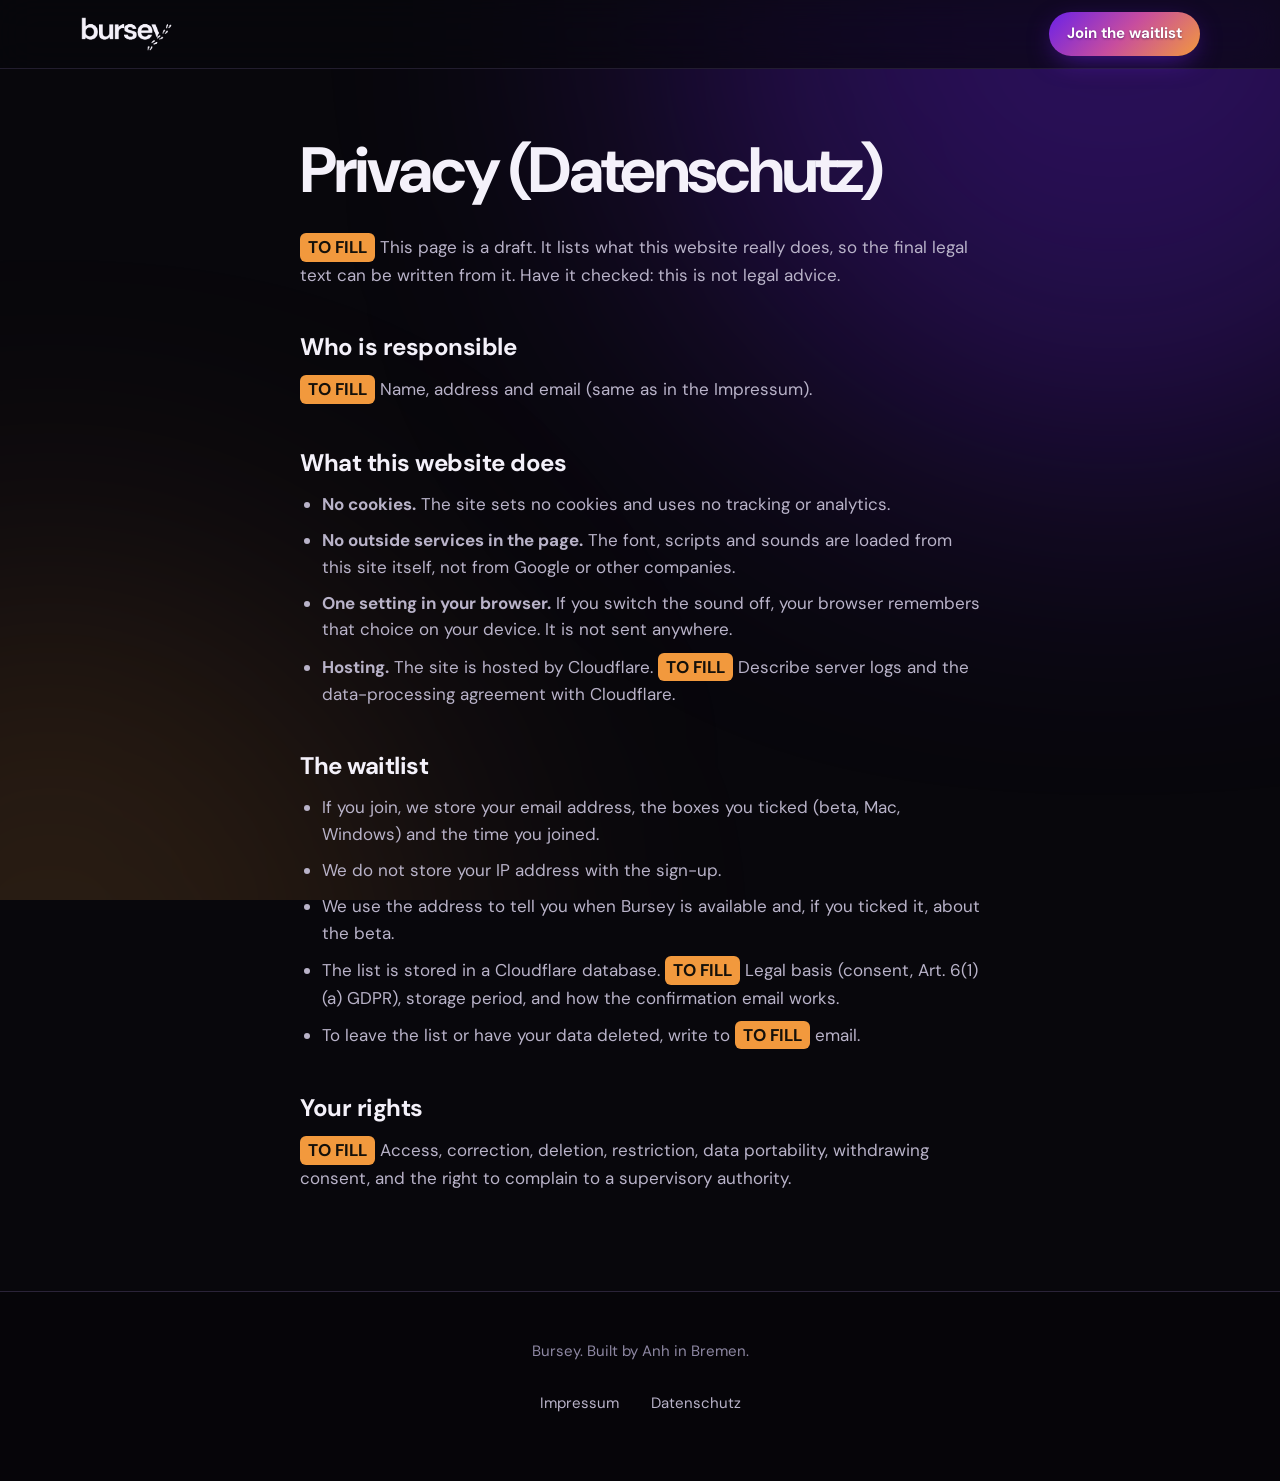
==== datenschutz.html @ 395e910e "Update site Co-Authored-By: Claude Opus 5.5 <noreply@anthropic.com>" ====
<!doctype html>
<html lang="en">
<head>
<meta charset="utf-8">
<meta name="viewport" content="width=device-width, initial-scale=1">
<title>Privacy · Bursey</title>
<meta name="robots" content="noindex">
<meta name="theme-color" content="#08070C">
<link rel="stylesheet" href="css/style.css">
</head>
<body>
<a class="skip" href="#main">Skip to content</a>
<div class="ambient" aria-hidden="true"><i class="ambient__violet"></i><i class="ambient__orange"></i></div>
<header class="nav is-stuck">
  <div class="wrap nav__in">
    <a class="wordmark" href="index.html" aria-label="Bursey, home"></a>
    <a class="btn btn--brand btn--sm" href="index.html#waitlist">Join the waitlist</a>
  </div>
</header>
<main id="main" class="legal">
  <div class="wrap">
    <h1>Privacy (Datenschutz)</h1>
    <p><span class="todo">TO FILL</span> This page is a draft. It lists what this website really does, so the final legal text can be written from it. Have it checked: this is not legal advice.</p>
    <h2>Who is responsible</h2>
    <p><span class="todo">TO FILL</span> Name, address and email (same as in the Impressum).</p>
    <h2>What this website does</h2>
    <ul>
      <li><b>No cookies.</b> The site sets no cookies and uses no tracking or analytics.</li>
      <li><b>No outside services in the page.</b> The font, scripts and sounds are loaded from this site itself, not from Google or other companies.</li>
      <li><b>One setting in your browser.</b> If you switch the sound off, your browser remembers that choice on your device. It is not sent anywhere.</li>
      <li><b>Hosting.</b> The site is hosted by Cloudflare. <span class="todo">TO FILL</span> Describe server logs and the data-processing agreement with Cloudflare.</li>
    </ul>
    <h2>The waitlist</h2>
    <ul>
      <li>If you join, we store your email address, the boxes you ticked (beta, Mac, Windows) and the time you joined.</li>
      <li>We do not store your IP address with the sign-up.</li>
      <li>We use the address to tell you when Bursey is available and, if you ticked it, about the beta.</li>
      <li>The list is stored in a Cloudflare database. <span class="todo">TO FILL</span> Legal basis (consent, Art. 6(1)(a) GDPR), storage period, and how the confirmation email works.</li>
      <li>To leave the list or have your data deleted, write to <span class="todo">TO FILL</span> email.</li>
    </ul>
    <h2>Your rights</h2>
    <p><span class="todo">TO FILL</span> Access, correction, deletion, restriction, data portability, withdrawing consent, and the right to complain to a supervisory authority.</p>
  </div>
</main>
<footer class="foot">
  <div class="wrap foot__in">
    <p>Bursey. Built by Anh in Bremen.</p>
    <nav aria-label="Legal"><a href="impressum.html">Impressum</a><a href="datenschutz.html">Datenschutz</a></nav>
  </div>
</footer>
</body>
</html>
---- css/style.css ----
/* Bursey — bursey.app. Colors and type come from the app (Theme.swift). */
@font-face {
  font-family: "DM Sans";
  src: url("../fonts/DMSans.ttf") format("truetype");
  font-weight: 100 1000;
  font-display: swap;
}

:root {
  --night: #08070C;
  --deep: #060509;
  --card: rgba(20, 17, 28, .85);
  --border: #2A2338;
  --ink: #F4F1FA;
  --ink-2: #B9B3C9;      /* secondary text, 9:1 on night */
  --slate: #8E88A3;      /* quiet text, 5.6:1 on night */
  --violet: #6B21E8;     /* never as text */
  --violet-l: #8B5CF6;
  --magenta: #D45DB0;
  --orange: #F2993D;
  --gold: #F5A524;
  --rose: #EE6A7C;
  --brand: linear-gradient(135deg, #6B21E8 0%, #C74D9E 50%, #F2993D 100%);
  --r: 18px;
  --gut: clamp(16px, 4vw, 40px);
  --spring: cubic-bezier(.2, .9, .25, 1.15);
  --out: cubic-bezier(.16, 1, .3, 1);
  --z-ambient: 0; --z-main: 1; --z-nav: 40; --z-confetti: 60;
}

* { box-sizing: border-box; }
html { background: var(--night); -webkit-text-size-adjust: 100%; }
body {
  margin: 0; color: var(--ink); background: var(--night);
  font: 400 17px/1.55 "DM Sans", system-ui, -apple-system, sans-serif;
  -webkit-font-smoothing: antialiased; overflow-x: clip;
}
h1, h2, h3, p, ol, ul, dl, dd, figure, fieldset { margin: 0; padding: 0; }
ol, ul { list-style: none; }
fieldset { border: 0; min-width: 0; }
button, input { font: inherit; color: inherit; }
button { cursor: pointer; touch-action: manipulation; }
a { color: inherit; }
:focus-visible { outline: 3px solid var(--violet-l); outline-offset: 3px; border-radius: 8px; }
.sr { position: absolute; width: 1px; height: 1px; overflow: hidden; clip-path: inset(50%); white-space: nowrap; }
.skip { position: fixed; left: 12px; top: -60px; z-index: 100; background: var(--ink); color: var(--night); padding: 10px 16px; border-radius: 10px; font-weight: 700; }
.skip:focus { top: 12px; }
.hp { position: absolute; left: -9999px; width: 1px; height: 1px; opacity: 0; }

.wrap { width: min(1200px, 100%); margin-inline: auto; padding-inline: var(--gut); }
main { position: relative; z-index: var(--z-main); }
.center { text-align: center; }

/* ---------- Ambient lights (same as the app: violet top-right, orange bottom-left, 14s drift) */
.ambient { position: fixed; inset: 0; z-index: var(--z-ambient); overflow: hidden; pointer-events: none; }
.ambient i { position: absolute; border-radius: 50%; filter: blur(140px); will-change: transform; }
.ambient__violet { width: 70vmax; height: 70vmax; right: -22vmax; top: -34vmax; background: rgba(107, 33, 232, .34); animation: driftA 14s ease-in-out infinite alternate; }
.ambient__orange { width: 60vmax; height: 60vmax; left: -26vmax; bottom: -34vmax; background: rgba(242, 153, 61, .15); animation: driftB 14s ease-in-out infinite alternate; }
@keyframes driftA { to { transform: translate(-8vmax, 9vmax); } }
@keyframes driftB { to { transform: translate(8vmax, -9vmax); } }

#confetti { position: fixed; inset: 0; width: 100%; height: 100%; z-index: var(--z-confetti); pointer-events: none; }

/* ---------- Type */
.grad { background: var(--brand); -webkit-background-clip: text; background-clip: text; color: transparent; }
.dim { color: var(--slate); }
.eyebrow, .lbl { font-size: 12px; font-weight: 600; letter-spacing: .18em; text-transform: uppercase; color: var(--slate); }
h1, .h1 { font-size: clamp(46px, 7.4vw, 104px); line-height: .96; letter-spacing: -.045em; font-weight: 700; text-wrap: balance; }
.h2 { font-size: clamp(36px, 5.2vw, 72px); line-height: 1; letter-spacing: -.04em; font-weight: 700; text-wrap: balance; }
h3 { font-size: 22px; letter-spacing: -.02em; font-weight: 700; }
.lede { font-size: clamp(18px, 1.7vw, 22px); line-height: 1.45; color: var(--ink-2); max-width: 34em; }
.lede.center { margin-inline: auto; }
.body { font-size: 18px; color: var(--ink-2); max-width: 32em; }
.fine { font-size: 14px; color: var(--slate); }
.link { color: var(--violet-l); text-underline-offset: 3px; }
.link:hover { color: var(--ink); }
.tag { font-size: 11px; font-weight: 600; letter-spacing: .12em; text-transform: uppercase; color: var(--slate); border: 1px solid var(--border); border-radius: 99px; padding: 4px 10px; white-space: nowrap; }

.card { background: var(--card); border: 1px solid var(--border); border-radius: var(--r); }
.sec { padding-block: clamp(88px, 13vw, 180px); }
.sec .h2 { margin-bottom: clamp(36px, 5vw, 64px); }

/* ---------- Buttons */
.btn {
  display: inline-flex; align-items: center; justify-content: center; gap: 8px;
  min-height: 52px; padding: 0 24px; border: 0; border-radius: 99px;
  font-weight: 700; font-size: 16px; text-decoration: none; white-space: nowrap;
  transition: transform .35s var(--spring), box-shadow .35s var(--out), filter .2s;
}
.btn--brand { background: var(--brand); color: #fff; text-shadow: 0 1px 2px rgba(40, 10, 80, .55); box-shadow: 0 8px 28px -8px rgba(107, 33, 232, .7); }
.btn--brand:hover { transform: translateY(-2px) scale(1.015); box-shadow: 0 14px 36px -8px rgba(199, 77, 158, .75); }
.btn:active { transform: scale(.97); transition-duration: .08s; }
.btn[disabled] { opacity: .5; cursor: progress; transform: none; }
.btn--sm { min-height: 44px; padding: 0 18px; font-size: 15px; }
.btn--lg { min-height: 60px; font-size: 18px; width: 100%; }
.iconbtn { width: 44px; height: 44px; display: grid; place-items: center; background: transparent; border: 1px solid transparent; border-radius: 50%; color: var(--ink-2); transition: background .2s, color .2s; }
.iconbtn:hover { background: rgba(255, 255, 255, .06); color: var(--ink); }
.iconbtn .slash { display: none; }
.iconbtn[aria-pressed="false"] .waves { display: none; }
.iconbtn[aria-pressed="false"] .slash { display: block; }

/* ---------- Brand marks (black artwork used as a mask) */
.wordmark { display: block; width: 92px; aspect-ratio: 2752 / 1024; background: var(--ink); -webkit-mask: url("../img/wordmark.png") center / contain no-repeat; mask: url("../img/wordmark.png") center / contain no-repeat; }
.ringmark { display: inline-block; width: 26px; aspect-ratio: 1003 / 943; background: var(--brand); -webkit-mask: url("../img/ring.png") center / contain no-repeat; mask: url("../img/ring.png") center / contain no-repeat; flex: none; }
.ringmark--lg { width: 72px; }

/* ---------- Nav */
.nav { position: fixed; inset: 0 0 auto 0; z-index: var(--z-nav); transition: background .4s, border-color .4s, backdrop-filter .4s; border-bottom: 1px solid transparent; }
.nav.is-stuck { background: rgba(8, 7, 12, .72); -webkit-backdrop-filter: blur(18px) saturate(1.4); backdrop-filter: blur(18px) saturate(1.4); border-color: rgba(42, 35, 56, .8); }
.nav__in { display: flex; align-items: center; justify-content: space-between; height: 68px; }
.nav__right { display: flex; align-items: center; gap: 8px; }

/* ---------- Hero */
.hero { padding: 120px 0 80px; min-height: 100svh; display: grid; align-items: center; }
.hero__grid { display: grid; gap: 56px; grid-template-columns: 1fr; }
.hero__copy > * + * { margin-top: 24px; }
.hero__copy .fine { margin-top: 14px; }

.join--inline { display: flex; flex-wrap: wrap; gap: 10px; max-width: 520px; }
.join--inline input[type="email"] { flex: 1 1 220px; }
.join input[type="email"] {
  min-height: 52px; padding: 0 20px; border-radius: 99px; width: 100%;
  background: rgba(255, 255, 255, .05); border: 1px solid var(--border); color: var(--ink); font-size: 16px;
  transition: border-color .2s, background .2s;
}
.join input[type="email"]::placeholder { color: var(--slate); }
.join input[type="email"]:focus { outline: none; border-color: var(--violet-l); background: rgba(139, 92, 246, .08); }
.join input[aria-invalid="true"] { border-color: var(--rose); }
.join__msg { flex-basis: 100%; font-size: 15px; min-height: 0; }
.join__msg:empty { display: none; }
.join__msg.is-ok { color: var(--gold); font-weight: 600; }
.join__msg.is-err { color: var(--rose); }

.stage { position: relative; display: grid; justify-items: center; gap: 28px; }
.stage__hint { display: inline-flex; align-items: center; gap: 10px; font-size: 14px; font-weight: 600; color: var(--ink-2); padding: 8px 16px; border: 1px solid var(--border); border-radius: 99px; background: rgba(20, 17, 28, .7); }
.stage__hint .dot { width: 8px; height: 8px; border-radius: 50%; background: var(--gold); animation: pulse 1.8s ease-in-out infinite; }
.stage__hint .keys { display: none; }
@keyframes pulse { 50% { box-shadow: 0 0 0 8px rgba(245, 165, 36, 0); } 0%, 100% { box-shadow: 0 0 0 0 rgba(245, 165, 36, .5); } }
.stage__card { width: min(240px, 64vw); }
.stage__card figcaption { margin-top: 14px; text-align: center; font-size: 14px; color: var(--slate); }

/* ---------- iPhone */
.phone {
  position: relative; width: min(320px, 100%); border-radius: 52px; padding: 11px;
  background: linear-gradient(160deg, #2b2637, #100e17 40%, #1d1927);
  box-shadow: 0 0 0 1px #3a334b, 0 40px 90px -30px rgba(107, 33, 232, .65), 0 30px 60px -30px #000;
}
.phone__island { position: absolute; top: 22px; left: 50%; width: 92px; height: 27px; margin-left: -46px; border-radius: 20px; background: #000; z-index: 2; }
.phone__screen { border-radius: 42px; background: radial-gradient(120% 60% at 90% 0%, rgba(107, 33, 232, .34), transparent 60%), radial-gradient(90% 50% at 0% 100%, rgba(242, 153, 61, .14), transparent 60%), var(--night); padding: 58px 14px 18px; display: grid; gap: 12px; overflow: hidden; }
.p-date { font-size: 13px; color: var(--slate); padding-left: 4px; }
.p-hero { display: flex; justify-content: space-between; align-items: center; gap: 8px; padding: 16px; border-radius: var(--r); border: 1px solid rgba(139, 92, 246, .45); background: linear-gradient(120deg, rgba(242, 153, 61, .1), rgba(20, 17, 28, .6) 40%, rgba(107, 33, 232, .3)); }
.p-day { font-size: 34px; font-weight: 700; letter-spacing: -.04em; line-height: 1; }
.p-hero .lbl { font-size: 9px; margin-top: 6px; }
.p-streak { display: flex; align-items: center; gap: 5px; margin-top: 12px; font-size: 13px; font-weight: 700; }
.ring { position: relative; width: 92px; height: 92px; flex: none; }
.ring svg { width: 100%; height: 100%; display: block; }
#ringArc { transition: stroke-dashoffset .7s var(--out); }
.ring__num { position: absolute; inset: 0; display: grid; place-content: center; text-align: center; }
.ring__num b { font-size: 26px; line-height: 1; font-variant-numeric: tabular-nums; }
.ring__num span { font-size: 7px; font-weight: 700; letter-spacing: .14em; text-transform: uppercase; color: var(--ink-2); margin-top: 4px; }
.p-tiles { display: grid; grid-template-columns: 1fr 1fr; gap: 6px; }
.tile { --c: var(--violet-l); display: flex; align-items: baseline; gap: 8px; padding: 9px 12px; border-radius: 12px; border: 1px solid color-mix(in srgb, var(--c) 35%, var(--border)); background: linear-gradient(140deg, color-mix(in srgb, var(--c) 14%, transparent), rgba(20, 17, 28, .7)); min-width: 0; }
.tile b { display: block; font-size: 22px; min-width: 1ch; line-height: 1; color: var(--c); font-variant-numeric: tabular-nums; }
.tile span { font-size: 9px; font-weight: 700; letter-spacing: .1em; text-transform: uppercase; color: var(--ink-2); }
.tile--magenta { --c: var(--magenta); } .tile--gold { --c: var(--gold); } .tile--rose { --c: var(--rose); }
.p-btns { display: grid; grid-template-columns: repeat(3, 1fr); gap: 8px; }
.try { display: grid; justify-items: center; gap: 6px; min-height: 84px; padding: 14px 4px; border-radius: 16px; border: 1px solid var(--border); background: rgba(28, 25, 38, .9); font-weight: 700; font-size: 13px; line-height: 1.1; transition: transform .3s var(--spring), box-shadow .3s, border-color .2s; }
.try--no { border-color: rgba(238, 106, 124, .4); background: linear-gradient(160deg, rgba(238, 106, 124, .16), rgba(28, 25, 38, .9)); }
.try--win { border: 0; background: var(--brand); color: #fff; text-shadow: 0 1px 2px rgba(40, 10, 80, .55); box-shadow: 0 10px 26px -8px rgba(199, 77, 158, .8); }
.try:hover { transform: translateY(-2px); border-color: var(--violet-l); }
.try:active, .try.is-press { transform: scale(.94); transition-duration: .08s; }
.p-undo { justify-self: center; min-height: 46px; padding: 0 16px; background: none; border: 0; color: var(--ink-2); font-size: 13px; font-weight: 600; border-radius: 99px; }
.p-undo:disabled { opacity: .35; cursor: default; }
.p-undo:not(:disabled):hover { color: var(--ink); background: rgba(255, 255, 255, .06); }

/* ---------- Share card */
.share {
  position: relative; display: flex; flex-direction: column; justify-content: space-between;
  aspect-ratio: 4 / 5; width: 100%; padding: 9% 9% 8%; border-radius: 22px; isolation: isolate;
  background: radial-gradient(90% 60% at 100% 0%, rgba(107, 33, 232, .5), transparent 65%), radial-gradient(80% 50% at 0% 100%, rgba(242, 153, 61, .26), transparent 65%), var(--night);
  box-shadow: 0 30px 70px -30px rgba(242, 153, 61, .5), 0 20px 50px -25px #000;
  container-type: inline-size;
}
.share::before { content: ""; position: absolute; inset: 0; border-radius: inherit; padding: 2px; background: var(--brand); -webkit-mask: linear-gradient(#000 0 0) content-box exclude, linear-gradient(#000 0 0); mask: linear-gradient(#000 0 0) content-box exclude, linear-gradient(#000 0 0); z-index: -1; }
.share--story { aspect-ratio: 9 / 16; }
.share__top { display: flex; align-items: center; gap: 8px; font-size: 5.4cqw; font-weight: 600; color: var(--ink-2); }
.share__top .ringmark { width: 11cqw; }
.share__day { font-size: 25cqw; font-weight: 700; letter-spacing: -.05em; line-height: .9; }
.share__day b { background: var(--brand); -webkit-background-clip: text; background-clip: text; color: transparent; }
.share__wins { margin-top: 5cqw; font-size: 9cqw; font-weight: 700; color: var(--gold); letter-spacing: -.02em; }
.share__wins b { display: inline-block; font-variant-numeric: tabular-nums; }
.share__tag { font-size: 5.2cqw; color: var(--ink-2); }

/* ---------- 2. The no's (default: a plain list; .is-pinned turns it into the scroll stage) */
.nos { padding-block: clamp(88px, 13vw, 180px); }
.nos__in { display: grid; gap: 28px; }
.nos__count { font-size: 18px; font-weight: 700; color: var(--ink-2); margin-top: 10px; }
.nos__count b { font-variant-numeric: tabular-nums; color: var(--ink); }
.nos__list { font-size: clamp(30px, 8vw, 44px); font-weight: 700; letter-spacing: -.04em; line-height: 1.12; color: var(--slate); }
.nos__list li.is-win { color: var(--gold); text-shadow: 0 0 60px rgba(245, 165, 36, .55); }
.nos__end { font-size: clamp(20px, 2.4vw, 30px); line-height: 1.3; letter-spacing: -.02em; font-weight: 600; max-width: 26em; text-wrap: balance; }
.nos:not(.is-pinned) .nos__count { display: none; }
.nos:not(.is-pinned) .nos__end br { display: none; }

.nos.is-pinned { padding: 0; }
.nos.is-pinned .nos__pin { height: 100vh; overflow: hidden; display: grid; align-items: center; }
.nos.is-pinned .nos__in { position: relative; height: 100vh; grid-template-columns: 1fr 2fr; align-items: center; }
.nos.is-pinned .nos__count { font-size: 22px; }
.nos.is-pinned .nos__count b { font-size: 88px; letter-spacing: -.05em; display: block; line-height: 1; }
.nos.is-pinned .nos__list { position: absolute; left: 36%; top: 50%; margin-top: -.56em; font-size: clamp(64px, 9vw, 140px); line-height: 1.12; color: var(--ink); will-change: transform; }
.nos.is-pinned .nos__list li { transform-origin: left center; white-space: nowrap; will-change: transform, opacity; }
.nos.is-pinned .nos__end { position: absolute; left: var(--gut); bottom: 9vh; opacity: 0; }

/* ---------- 3. Three buttons */
.three__grid { display: grid; gap: 16px; }
.big { --c: var(--slate); padding: clamp(28px, 4vw, 48px); border-radius: 28px; min-height: 300px; display: flex; flex-direction: column; border: 1px solid var(--border); background: rgba(28, 25, 38, .8); transition: transform .35s var(--spring), box-shadow .35s; }
.big svg { color: var(--c); }
.big h3 { margin-top: auto; padding-top: 48px; font-size: clamp(32px, 3.6vw, 48px); letter-spacing: -.04em; line-height: 1; }
.big p { margin-top: 14px; color: var(--ink-2); font-size: 18px; max-width: 20em; }
.big--no { --c: var(--rose); border-color: rgba(238, 106, 124, .4); background: linear-gradient(160deg, rgba(238, 106, 124, .14), rgba(28, 25, 38, .8) 60%); }
.big--win { border: 0; background: var(--brand); box-shadow: 0 30px 70px -30px rgba(199, 77, 158, .8); }
.big--win svg { color: #fff; }
.big--win h3, .big--win p { color: #fff; text-shadow: 0 1px 3px rgba(40, 10, 80, .6); }
.big:hover { transform: translateY(-4px) scale(1.01); box-shadow: 0 24px 50px -24px rgba(107, 33, 232, .7); }

/* ---------- 4. The card (default: both sizes side by side; .is-pinned: one card that flips) */
.cardsec { padding-block: clamp(88px, 13vw, 180px); }
.cardsec__in { display: grid; gap: 48px; }
.cardsec__copy .h2 { margin-top: 16px; }
.facts { margin-top: 36px; display: grid; gap: 8px; }
.facts li { padding: 16px 20px; border-left: 2px solid var(--border); transition: border-color .4s, opacity .4s; }
.facts b { display: block; font-size: 20px; letter-spacing: -.02em; }
.facts span { display: block; color: var(--ink-2); margin-top: 2px; }
.flipwrap { display: grid; justify-items: center; gap: 20px; }
.flip { display: flex; gap: 16px; align-items: center; justify-content: center; width: 100%; }
.flip__face { width: min(46%, 230px); }
.flip__lbl { display: flex; gap: 12px; align-items: center; font-size: 13px; font-weight: 600; letter-spacing: .12em; text-transform: uppercase; color: var(--slate); }
.flip__ex { border: 1px solid var(--border); border-radius: 99px; padding: 3px 10px; font-size: 11px; }
.cardsec:not(.is-pinned) #flipLbl { display: none; }

.cardsec.is-pinned { padding: 0; }
.cardsec.is-pinned .cardsec__pin { height: 100vh; display: grid; align-items: center; overflow: hidden; }
.cardsec.is-pinned .cardsec__in { grid-template-columns: 1.1fr .9fr; align-items: center; gap: 64px; }
.cardsec.is-pinned .facts li { opacity: .38; }
.cardsec.is-pinned .facts li.is-on { opacity: 1; border-color: var(--orange); }
.cardsec.is-pinned .flipwrap { perspective: 1400px; }
.cardsec.is-pinned .flip { position: relative; display: block; width: min(349px, 40.5vh); height: min(72vh, 620px); transform-style: preserve-3d; will-change: transform; }
.cardsec.is-pinned .flip__face { position: absolute; inset: 0; width: auto; display: grid; place-items: center; -webkit-backface-visibility: hidden; backface-visibility: hidden; }
.cardsec.is-pinned .flip__face--back { transform: rotateY(180deg); }
.cardsec.is-pinned .flip__face .share { width: 100%; }
.cardsec.is-pinned .flip__face--front .share { width: 92%; }

/* ---------- 5. Streak */
.streak { padding-block: clamp(88px, 13vw, 180px); }
.streak__in { display: grid; gap: 40px; }
.streak__copy > * + * { margin-top: 20px; }
.streak__num { display: flex; align-items: baseline; gap: 10px; margin-top: 32px; }
.streak__num svg { align-self: center; }
.streak__num b { font-size: clamp(64px, 8vw, 112px); line-height: .9; letter-spacing: -.05em; color: var(--gold); font-variant-numeric: tabular-nums; }
.streak__num span { font-size: 20px; font-weight: 700; color: var(--ink-2); }
.map { padding: clamp(18px, 3vw, 32px); display: grid; grid-template-columns: auto 1fr; gap: 10px 10px; }
.map__rows { display: grid; grid-template-rows: repeat(7, 1fr); font-size: 11px; color: var(--slate); align-items: center; }
.map__grid { display: grid; grid-auto-flow: column; grid-template-columns: repeat(12, minmax(0, 1fr)); grid-template-rows: repeat(7, auto); gap: clamp(3px, .6vw, 6px); }
.cell { aspect-ratio: 1; border-radius: 22%; background: rgba(255, 255, 255, .045); position: relative; display: grid; place-items: center; font-size: 10px; color: var(--ink-2); }
.cell::after { content: ""; position: absolute; inset: 0; border-radius: inherit; opacity: 0; transform: scale(.4); transition: opacity .35s, transform .45s var(--spring); }
.cell.lv1::after { background: #3A1C8C; } .cell.lv2::after { background: #6B21E8; } .cell.lv3::after { background: var(--orange); }
.cell.is-on::after { opacity: 1; transform: none; }
.cell i { position: relative; z-index: 1; width: 34%; height: 34%; border-radius: 50%; background: var(--gold); box-shadow: 0 0 10px var(--gold); opacity: 0; transition: opacity .3s .1s; }
.cell.is-on i { opacity: 1; }
.cell em { position: relative; z-index: 1; font-style: normal; opacity: 0; transition: opacity .3s; }
.cell.is-on em { opacity: 1; }
.map__legend { grid-column: 1 / -1; display: flex; flex-wrap: wrap; align-items: center; gap: 6px; font-size: 12px; color: var(--slate); margin-top: 6px; }
.map__legend i { width: 12px; height: 12px; border-radius: 3px; }
.map__legend .lv1 { background: #3A1C8C; } .map__legend .lv2 { background: #6B21E8; } .map__legend .lv3 { background: var(--orange); }
.map__legend .dotwin { width: 8px; height: 8px; border-radius: 50%; background: var(--gold); margin-left: 10px; }
.map__legend em { font-style: normal; margin-left: 10px; }
.streak.is-pinned { padding: 0; }
.streak.is-pinned .streak__pin { height: 100vh; display: grid; align-items: center; overflow: hidden; }
.streak.is-pinned .streak__in { grid-template-columns: .85fr 1.15fr; align-items: center; gap: 64px; }

/* ---------- 6. The rest */
.rest__grid { display: grid; gap: 16px; }
.note, .money { padding: clamp(22px, 3vw, 36px); display: grid; gap: 18px; align-content: start; }
.note header, .money header { display: flex; justify-content: space-between; align-items: center; gap: 12px; }
.note dt { font-size: 14px; font-weight: 700; margin-top: 4px; }
.note dd { margin-top: 6px; min-height: 48px; padding: 12px 14px; border-radius: 12px; border: 1px solid var(--border); background: rgba(8, 7, 12, .6); color: var(--ink-2); }
.note dd.is-typing::after { content: ""; display: inline-block; width: 2px; height: 1.05em; margin-left: 2px; vertical-align: -3px; background: var(--violet-l); animation: blink 1s steps(2) infinite; }
@keyframes blink { 50% { opacity: 0; } }
.money__row { padding: 22px; border-radius: 16px; border: 1px solid var(--border); }
.money__row b { display: block; margin-top: 8px; font-size: clamp(40px, 5vw, 64px); line-height: 1; letter-spacing: -.04em; font-variant-numeric: tabular-nums; }
.money__row--earned { border-color: rgba(245, 165, 36, .4); background: linear-gradient(140deg, rgba(245, 165, 36, .16), transparent 60%); }
.money__row--earned .lbl, .money__row--earned b { color: var(--gold); }
.money__row--invested { border-color: rgba(139, 92, 246, .45); background: linear-gradient(140deg, rgba(139, 92, 246, .18), transparent 60%); }
.money__row--invested .lbl, .money__row--invested b { color: var(--violet-l); }

/* ---------- 7. Plans */
.plans__grid { display: grid; gap: 16px; }
.plan { padding: clamp(24px, 3.4vw, 40px); }
.plan--paid { border-color: rgba(139, 92, 246, .55); background: linear-gradient(150deg, rgba(107, 33, 232, .22), rgba(20, 17, 28, .85) 55%, rgba(242, 153, 61, .1)); }
.plan__price { margin-top: 18px; display: flex; align-items: baseline; gap: 10px; flex-wrap: wrap; }
.plan__price b { font-size: clamp(48px, 6vw, 72px); line-height: 1; letter-spacing: -.045em; }
.plan__price span, .plan__or { color: var(--ink-2); }
.plan__or { margin-top: 6px; }
.plan__or b { color: var(--ink); }
.plan ul { margin-top: 26px; display: grid; gap: 12px; }
.plan li { position: relative; padding-left: 28px; }
.plan li::before { content: ""; position: absolute; left: 2px; top: .5em; width: 12px; height: 7px; border-left: 2.5px solid var(--gold); border-bottom: 2.5px solid var(--gold); transform: rotate(-45deg); }
.founding { margin-top: 16px; padding: 20px 24px; border-radius: var(--r); background: var(--orange); color: #14100a; font-size: 17px; }
.plans .fine { margin-top: 20px; }

/* ---------- 8. Founder */
.founder__grid { display: grid; gap: 48px; align-items: center; }
.founder__card { width: min(320px, 78vw); margin-inline: auto; }
.founder__card .share { transform: rotate(-3deg); }
.founder .h2 { margin: 16px 0 24px; }
.founder .body + .body, .founder .body + p { margin-top: 14px; }

/* ---------- 9. Private */
.rows li { display: grid; gap: 6px; padding: clamp(22px, 3vw, 36px) 0; border-top: 1px solid var(--border); }
.rows li:last-child { border-bottom: 1px solid var(--border); }
.rows b { font-size: clamp(26px, 3.4vw, 44px); letter-spacing: -.035em; line-height: 1.05; }
.rows span { color: var(--ink-2); font-size: 18px; }

/* ---------- 10. Questions */
.faq__in { display: grid; gap: 8px; }
.faq details { border-top: 1px solid var(--border); }
.faq details:last-child { border-bottom: 1px solid var(--border); }
.faq summary { list-style: none; cursor: pointer; padding: 22px 44px 22px 0; font-size: clamp(19px, 2vw, 24px); font-weight: 700; letter-spacing: -.02em; position: relative; }
.faq summary::-webkit-details-marker { display: none; }
.faq summary::after { content: ""; position: absolute; right: 8px; top: 50%; width: 12px; height: 12px; margin-top: -9px; border-right: 2.5px solid var(--violet-l); border-bottom: 2.5px solid var(--violet-l); transform: rotate(45deg); transition: transform .3s var(--out); }
.faq details[open] summary::after { transform: rotate(-135deg) translate(-4px, -4px); }
.faq details p { padding: 0 0 24px; color: var(--ink-2); max-width: 38em; font-size: 18px; }

/* ---------- 11. Waitlist */
.waitlist { position: relative; padding-block: clamp(110px, 16vw, 220px); overflow: hidden; }
.waitlist__in { position: relative; display: grid; justify-items: center; gap: 24px; text-align: center; }
.join--full { width: min(560px, 100%); padding: clamp(22px, 4vw, 36px); display: grid; gap: 20px; text-align: left; margin-top: 16px; }
.field label, .join--full legend { display: block; font-size: 14px; font-weight: 700; margin-bottom: 8px; }
.join--full legend { color: var(--slate); letter-spacing: .12em; text-transform: uppercase; font-size: 12px; }
.field__err { color: var(--rose); font-size: 14px; margin-top: 8px; }
.field__err:empty { display: none; }
.check { display: flex; align-items: flex-start; gap: 12px; min-height: 44px; padding: 10px 0; cursor: pointer; color: var(--ink-2); }
.check input { appearance: none; -webkit-appearance: none; flex: none; width: 24px; height: 24px; margin: 0; border-radius: 7px; border: 1.5px solid #4a4160; background: rgba(255, 255, 255, .04); display: grid; place-items: center; cursor: pointer; transition: background .2s, border-color .2s; }
.check input::after { content: ""; width: 11px; height: 6px; border-left: 2.5px solid #fff; border-bottom: 2.5px solid #fff; transform: rotate(-45deg) scale(0); margin-top: -3px; transition: transform .25s var(--spring); }
.check input:checked { background: var(--violet); border-color: var(--violet-l); }
.check input:checked::after { transform: rotate(-45deg) scale(1); }
.check:hover { color: var(--ink); }
.steps { position: absolute; inset: 0; pointer-events: none; }
.steps svg { position: absolute; width: 22px; height: 44px; color: rgba(244, 241, 250, .13); }

/* ---------- Footer */
.foot { position: relative; z-index: var(--z-main); background: var(--deep); border-top: 1px solid var(--border); padding: 48px 0 56px; }
.foot__in { display: grid; justify-items: center; gap: 18px; text-align: center; color: var(--slate); font-size: 15px; }
.foot nav { display: flex; gap: 8px; }
.foot nav a { display: inline-flex; align-items: center; min-height: 44px; padding: 0 12px; color: var(--ink-2); text-decoration: none; border-radius: 10px; }
.foot nav a:hover { color: var(--ink); background: rgba(255, 255, 255, .05); }

/* ---------- Legal pages */
.legal { padding: 140px 0 100px; }
.legal .wrap { max-width: 760px; }
.legal h1 { font-size: clamp(40px, 6vw, 64px); margin-bottom: 32px; }
.legal h2 { font-size: 24px; letter-spacing: -.02em; margin: 40px 0 10px; }
.legal p, .legal li { color: var(--ink-2); margin-top: 10px; }
.legal ul { list-style: disc; padding-left: 22px; }
.todo { display: inline-block; background: var(--orange); color: #14100a; font-weight: 700; padding: 1px 8px; border-radius: 6px; }

/* ---------- Larger screens */
@media (min-width: 640px) {
  .three__grid { grid-template-columns: repeat(3, 1fr); }
  .rest__grid, .plans__grid { grid-template-columns: 1fr 1fr; }
  .rows li { grid-template-columns: 1fr 1fr; align-items: baseline; gap: 32px; }
}
@media (min-width: 900px) {
  .faq__in { grid-template-columns: .8fr 1.2fr; gap: 64px; align-items: start; }
  .faq .h2 { position: sticky; top: 120px; }
  .founder__grid { grid-template-columns: .8fr 1.2fr; gap: 80px; }
  .streak__in { grid-template-columns: .85fr 1.15fr; align-items: center; gap: 64px; }
  .cardsec__in { grid-template-columns: 1.1fr .9fr; align-items: center; }
}
@media (min-width: 1024px) {
  .hero { padding-top: 96px; padding-bottom: 48px; }
  .hero__grid { grid-template-columns: 1.05fr .95fr; gap: 32px; align-items: center; }
  .stage { grid-template-columns: auto; justify-items: start; padding-right: 172px; justify-self: end; gap: 16px; }
  .stage__card { position: absolute; right: 0; top: 17%; width: 180px; transform: rotate(5deg); z-index: 2; }
  .phone { width: 286px; }
  .big { min-height: 400px; }
}
@media (min-width: 1240px) {
  .stage { padding-right: 222px; }
  .stage__card { width: 230px; }
  .phone { width: 318px; }
}
@media (min-width: 1024px) and (hover: hover) { .stage__hint .keys { display: inline; } }
@media (min-width: 1024px) and (max-height: 820px) {
  .phone { width: 280px; }
  .phone__screen { padding-top: 52px; gap: 9px; }
  .try { min-height: 70px; }
}

/* ---------- Reduced motion: everything is simply visible */
@media (prefers-reduced-motion: reduce) {
  *, *::before, *::after { animation: none !important; transition-duration: .01ms !important; }
  html { scroll-behavior: auto; }
}
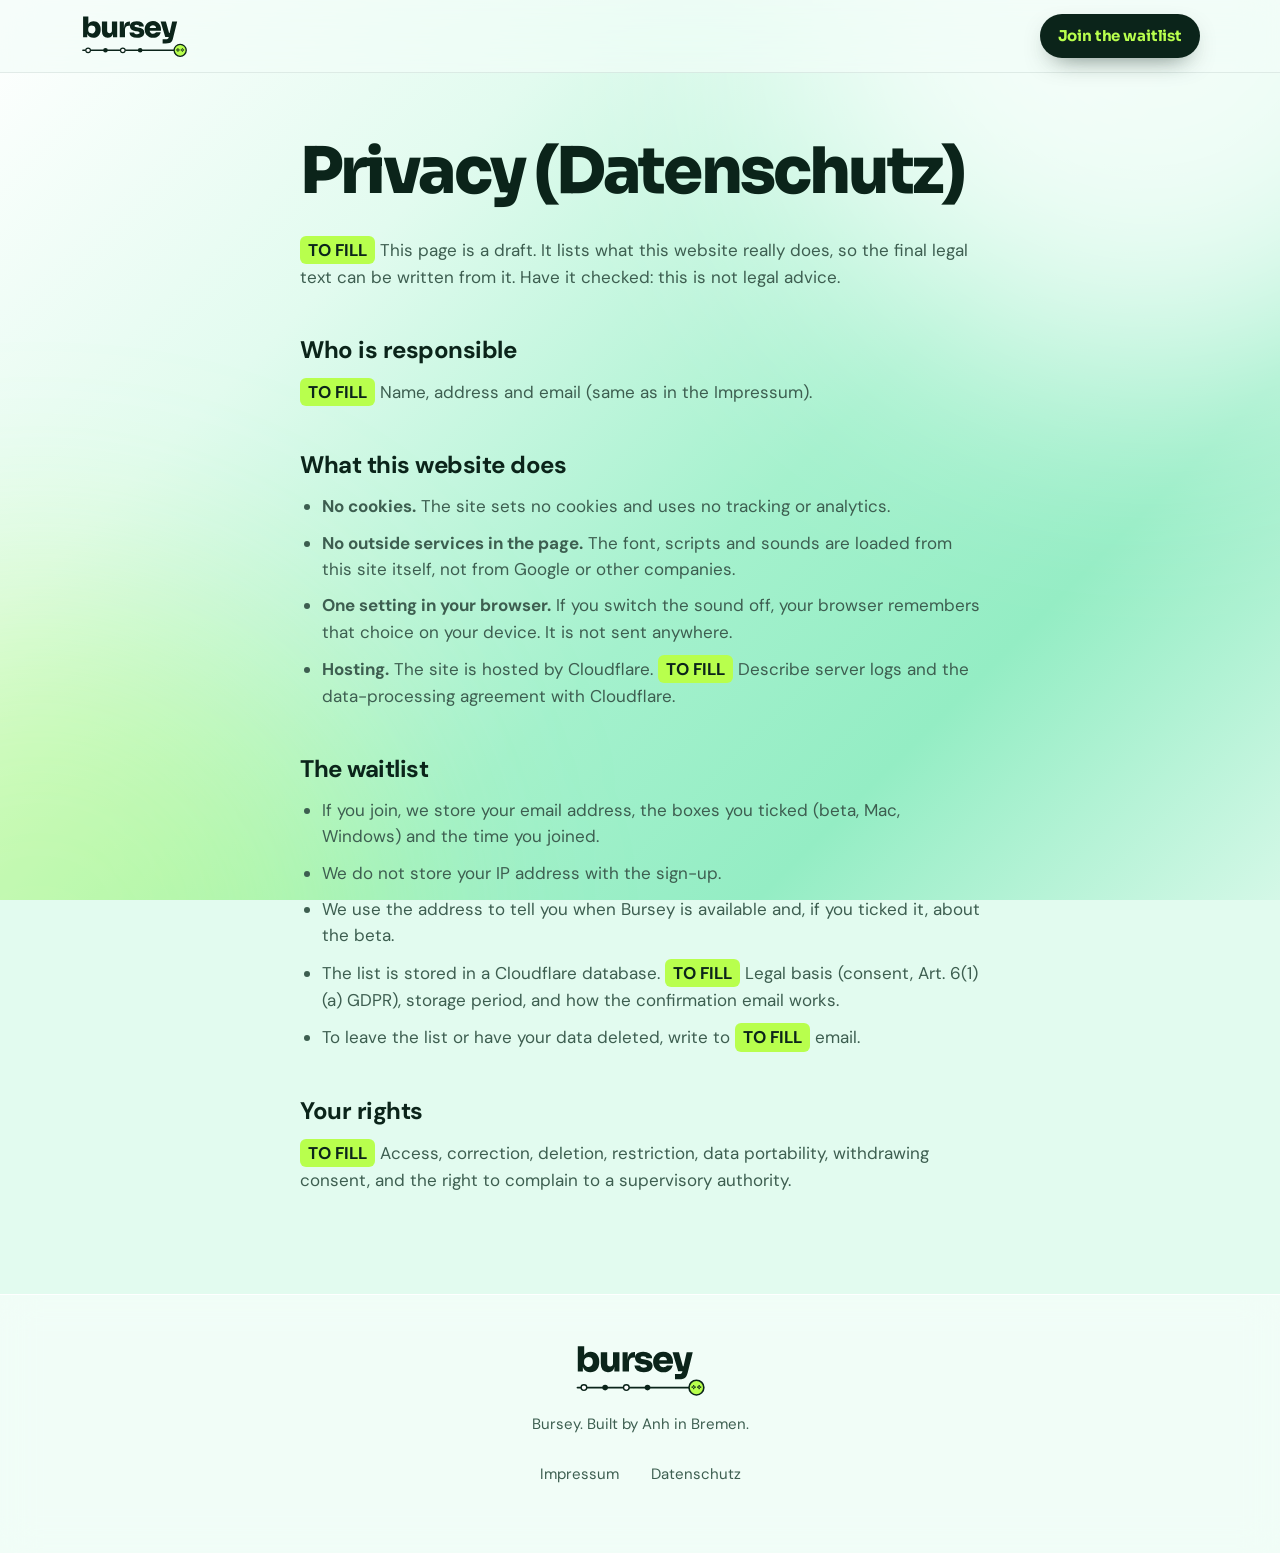
==== commit 05aba9b5: "Update site Co-Authored-By: Claude Opus 5.5 <noreply@anthropic.com>" ====
--- a/datenschutz.html
+++ b/datenschutz.html
@@ -5,7 +5,9 @@
 <meta name="viewport" content="width=device-width, initial-scale=1">
 <title>Privacy · Bursey</title>
 <meta name="robots" content="noindex">
-<meta name="theme-color" content="#08070C">
+<meta name="theme-color" content="#E2FBEF">
+<link rel="icon" type="image/svg+xml" href="img/icon-small-rounded.svg">
+<link rel="apple-touch-icon" href="img/apple-touch-icon.png">
 <link rel="stylesheet" href="css/style.css">
 </head>
 <body>
@@ -13,7 +15,7 @@
 <div class="ambient" aria-hidden="true"><i class="ambient__violet"></i><i class="ambient__orange"></i></div>
 <header class="nav is-stuck">
   <div class="wrap nav__in">
-    <a class="wordmark" href="index.html" aria-label="Bursey, home"></a>
+    <a class="wordmark" href="index.html"><img src="img/wordmark.svg" width="108" height="45" alt="Bursey, home"></a>
     <a class="btn btn--brand btn--sm" href="index.html#waitlist">Join the waitlist</a>
   </div>
 </header>
@@ -44,6 +46,7 @@
 </main>
 <footer class="foot">
   <div class="wrap foot__in">
+    <img class="foot__mark" src="img/wordmark.svg" width="132" height="55" alt="">
     <p>Bursey. Built by Anh in Bremen.</p>
     <nav aria-label="Legal"><a href="impressum.html">Impressum</a><a href="datenschutz.html">Datenschutz</a></nav>
   </div>
--- a/css/style.css
+++ b/css/style.css
@@ -1,27 +1,50 @@
-/* Bursey — bursey.app. Colors and type come from the app (Theme.swift). */
+/* Bursey — bursey.app. "Mint fresh + Lime pop": colors and type come from the app (PhoneTheme.swift). */
 @font-face {
   font-family: "DM Sans";
   src: url("../fonts/DMSans.ttf") format("truetype");
   font-weight: 100 1000;
   font-display: swap;
 }
+@font-face {
+  font-family: "Sora";
+  src: url("../fonts/Sora.ttf") format("truetype");
+  font-weight: 100 800;
+  font-display: swap;
+}
 
 :root {
-  --night: #08070C;
-  --deep: #060509;
-  --card: rgba(20, 17, 28, .85);
-  --border: #2A2338;
-  --ink: #F4F1FA;
-  --ink-2: #B9B3C9;      /* secondary text, 9:1 on night */
-  --slate: #8E88A3;      /* quiet text, 5.6:1 on night */
-  --violet: #6B21E8;     /* never as text */
-  --violet-l: #8B5CF6;
-  --magenta: #D45DB0;
-  --orange: #F2993D;
-  --gold: #F5A524;
-  --rose: #EE6A7C;
-  --brand: linear-gradient(135deg, #6B21E8 0%, #C74D9E 50%, #F2993D 100%);
-  --r: 18px;
+  /* The app's tokens */
+  --ink: #0B241A;          /* text, numbers, main buttons */
+  --ink-2: #3D5E50;        /* second-line text (inkMuted), 6.5:1 on mint */
+  --slate: #557366;        /* hints and small text (a touch darker than the app's inkFaint so it passes 4.5:1 on the web) */
+  --faint: #6E8A7D;        /* icons only, never small text */
+  --lime: #B8FF4D;         /* the pop: only a fill or glow under ink, never text on mint */
+  --lime-2: #D9FF8F;
+  --mint: #A4F1CD;
+  --mint-pale: #E2FBEF;
+  --brick: #A8483A;        /* only the small ✕ */
+  --glass: rgba(255, 255, 255, .55);
+  --glass-edge: rgba(255, 255, 255, .9);
+  --line: rgba(11, 36, 26, .12);
+  --bg: linear-gradient(135deg, #FFFFFF 0%, #E2FBEF 28%, #A4F1CD 58%, #94EDC4 76%, #D4F8E7 100%);
+  --glow-lime: 0 0 6px rgba(184, 255, 77, .95), 0 0 14px rgba(184, 255, 77, .75), 0 0 28px rgba(184, 255, 77, .55);
+  --shadow: 0 1px 0 rgba(255, 255, 255, .8) inset, 0 18px 40px -24px rgba(11, 36, 26, .35);
+
+  /* Old names, pointed at the new palette until each section is redone (batches 2–4) */
+  --night: #F3FDF8;
+  --deep: #E9FBF2;
+  --card: var(--glass);
+  --border: var(--line);
+  --violet: var(--ink);
+  --violet-l: var(--ink);
+  --magenta: var(--ink-2);
+  --orange: var(--lime);
+  --gold: var(--ink);
+  --rose: var(--brick);
+  --brand: var(--ink);
+
+  --display: "Sora", "DM Sans", system-ui, sans-serif;
+  --r: 22px;
   --gut: clamp(16px, 4vw, 40px);
   --spring: cubic-bezier(.2, .9, .25, 1.15);
   --out: cubic-bezier(.16, 1, .3, 1);
@@ -29,9 +52,9 @@
 }
 
 * { box-sizing: border-box; }
-html { background: var(--night); -webkit-text-size-adjust: 100%; }
+html { background: #E2FBEF; -webkit-text-size-adjust: 100%; }
 body {
-  margin: 0; color: var(--ink); background: var(--night);
+  margin: 0; color: var(--ink); background: var(--bg) fixed; background-color: #E2FBEF;
   font: 400 17px/1.55 "DM Sans", system-ui, -apple-system, sans-serif;
   -webkit-font-smoothing: antialiased; overflow-x: clip;
 }
@@ -41,9 +64,9 @@
 button, input { font: inherit; color: inherit; }
 button { cursor: pointer; touch-action: manipulation; }
 a { color: inherit; }
-:focus-visible { outline: 3px solid var(--violet-l); outline-offset: 3px; border-radius: 8px; }
+:focus-visible { outline: 3px solid var(--ink); outline-offset: 3px; border-radius: 8px; }
 .sr { position: absolute; width: 1px; height: 1px; overflow: hidden; clip-path: inset(50%); white-space: nowrap; }
-.skip { position: fixed; left: 12px; top: -60px; z-index: 100; background: var(--ink); color: var(--night); padding: 10px 16px; border-radius: 10px; font-weight: 700; }
+.skip { position: fixed; left: 12px; top: -60px; z-index: 100; background: var(--ink); color: var(--lime); padding: 10px 16px; border-radius: 10px; font-weight: 700; }
 .skip:focus { top: 12px; }
 .hp { position: absolute; left: -9999px; width: 1px; height: 1px; opacity: 0; }
 
@@ -51,64 +74,68 @@
 main { position: relative; z-index: var(--z-main); }
 .center { text-align: center; }
 
-/* ---------- Ambient lights (same as the app: violet top-right, orange bottom-left, 14s drift) */
+/* ---------- Ambient light: two soft glows drifting over the mint, like the app's background */
 .ambient { position: fixed; inset: 0; z-index: var(--z-ambient); overflow: hidden; pointer-events: none; }
-.ambient i { position: absolute; border-radius: 50%; filter: blur(140px); will-change: transform; }
-.ambient__violet { width: 70vmax; height: 70vmax; right: -22vmax; top: -34vmax; background: rgba(107, 33, 232, .34); animation: driftA 14s ease-in-out infinite alternate; }
-.ambient__orange { width: 60vmax; height: 60vmax; left: -26vmax; bottom: -34vmax; background: rgba(242, 153, 61, .15); animation: driftB 14s ease-in-out infinite alternate; }
+.ambient i { position: absolute; border-radius: 50%; filter: blur(120px); will-change: transform; }
+.ambient__violet { width: 60vmax; height: 60vmax; right: -20vmax; top: -30vmax; background: rgba(255, 255, 255, .85); animation: driftA 14s ease-in-out infinite alternate; }
+.ambient__orange { width: 54vmax; height: 54vmax; left: -24vmax; bottom: -30vmax; background: rgba(184, 255, 77, .32); animation: driftB 14s ease-in-out infinite alternate; }
 @keyframes driftA { to { transform: translate(-8vmax, 9vmax); } }
 @keyframes driftB { to { transform: translate(8vmax, -9vmax); } }
 
 #confetti { position: fixed; inset: 0; width: 100%; height: 100%; z-index: var(--z-confetti); pointer-events: none; }
 
-/* ---------- Type */
-.grad { background: var(--brand); -webkit-background-clip: text; background-clip: text; color: transparent; }
-.dim { color: var(--slate); }
+/* ---------- Type: Sora for headlines and numbers, DM Sans for reading */
+.grad { color: var(--ink); text-shadow: var(--glow-lime); }
+/* In section headings the lime sits under the words like a marker (a long glow would smear) */
+.h2 .grad { text-shadow: none; padding-inline: .06em; background: linear-gradient(transparent 56%, var(--lime) 56%, var(--lime) 92%, transparent 92%); -webkit-box-decoration-break: clone; box-decoration-break: clone; }
+.dim { color: var(--ink-2); }
 .eyebrow, .lbl { font-size: 12px; font-weight: 600; letter-spacing: .18em; text-transform: uppercase; color: var(--slate); }
-h1, .h1 { font-size: clamp(46px, 7.4vw, 104px); line-height: .96; letter-spacing: -.045em; font-weight: 700; text-wrap: balance; }
-.h2 { font-size: clamp(36px, 5.2vw, 72px); line-height: 1; letter-spacing: -.04em; font-weight: 700; text-wrap: balance; }
-h3 { font-size: 22px; letter-spacing: -.02em; font-weight: 700; }
+h1, .h1 { font-family: var(--display); font-size: clamp(42px, 6.6vw, 92px); line-height: 1; letter-spacing: -.045em; font-weight: 800; text-wrap: balance; }
+.h2 { font-family: var(--display); font-size: clamp(34px, 4.8vw, 66px); line-height: 1.04; letter-spacing: -.04em; font-weight: 800; text-wrap: balance; }
+h3 { font-family: var(--display); font-size: 22px; letter-spacing: -.025em; font-weight: 700; }
+b, .num { font-variant-numeric: tabular-nums; }
 .lede { font-size: clamp(18px, 1.7vw, 22px); line-height: 1.45; color: var(--ink-2); max-width: 34em; }
 .lede.center { margin-inline: auto; }
 .body { font-size: 18px; color: var(--ink-2); max-width: 32em; }
 .fine { font-size: 14px; color: var(--slate); }
-.link { color: var(--violet-l); text-underline-offset: 3px; }
-.link:hover { color: var(--ink); }
-.tag { font-size: 11px; font-weight: 600; letter-spacing: .12em; text-transform: uppercase; color: var(--slate); border: 1px solid var(--border); border-radius: 99px; padding: 4px 10px; white-space: nowrap; }
-
-.card { background: var(--card); border: 1px solid var(--border); border-radius: var(--r); }
+.link { color: var(--ink); font-weight: 600; text-decoration-thickness: 2px; text-decoration-color: rgba(11, 36, 26, .35); text-underline-offset: 3px; }
+.link:hover { text-decoration-color: var(--ink); }
+.tag { font-size: 11px; font-weight: 600; letter-spacing: .12em; text-transform: uppercase; color: var(--ink-2); background: rgba(255, 255, 255, .6); border: 1px solid var(--glass-edge); border-radius: 99px; padding: 4px 10px; white-space: nowrap; }
+
+.card { background: var(--glass); border: 1px solid var(--glass-edge); border-radius: var(--r); box-shadow: var(--shadow); -webkit-backdrop-filter: blur(18px) saturate(1.3); backdrop-filter: blur(18px) saturate(1.3); }
 .sec { padding-block: clamp(88px, 13vw, 180px); }
 .sec .h2 { margin-bottom: clamp(36px, 5vw, 64px); }
 
-/* ---------- Buttons */
+/* ---------- Buttons: dark ink with lime text, like "Share card" in the app */
 .btn {
   display: inline-flex; align-items: center; justify-content: center; gap: 8px;
   min-height: 52px; padding: 0 24px; border: 0; border-radius: 99px;
-  font-weight: 700; font-size: 16px; text-decoration: none; white-space: nowrap;
+  font-family: var(--display); font-weight: 700; font-size: 16px; letter-spacing: -.01em; text-decoration: none; white-space: nowrap;
   transition: transform .35s var(--spring), box-shadow .35s var(--out), filter .2s;
 }
-.btn--brand { background: var(--brand); color: #fff; text-shadow: 0 1px 2px rgba(40, 10, 80, .55); box-shadow: 0 8px 28px -8px rgba(107, 33, 232, .7); }
-.btn--brand:hover { transform: translateY(-2px) scale(1.015); box-shadow: 0 14px 36px -8px rgba(199, 77, 158, .75); }
+.btn--brand { background: var(--ink); color: var(--lime); box-shadow: 0 10px 26px -12px rgba(11, 36, 26, .7); }
+.btn--brand:hover { transform: translateY(-2px) scale(1.015); box-shadow: 0 14px 30px -10px rgba(11, 36, 26, .6), 0 0 0 4px rgba(184, 255, 77, .45); }
 .btn:active { transform: scale(.97); transition-duration: .08s; }
 .btn[disabled] { opacity: .5; cursor: progress; transform: none; }
 .btn--sm { min-height: 44px; padding: 0 18px; font-size: 15px; }
 .btn--lg { min-height: 60px; font-size: 18px; width: 100%; }
-.iconbtn { width: 44px; height: 44px; display: grid; place-items: center; background: transparent; border: 1px solid transparent; border-radius: 50%; color: var(--ink-2); transition: background .2s, color .2s; }
-.iconbtn:hover { background: rgba(255, 255, 255, .06); color: var(--ink); }
+.iconbtn { width: 44px; height: 44px; display: grid; place-items: center; background: rgba(255, 255, 255, .6); border: 1px solid var(--glass-edge); border-radius: 50%; color: var(--ink); transition: background .2s, transform .3s var(--spring); }
+.iconbtn:hover { background: #fff; transform: scale(1.05); }
 .iconbtn .slash { display: none; }
 .iconbtn[aria-pressed="false"] .waves { display: none; }
 .iconbtn[aria-pressed="false"] .slash { display: block; }
 
-/* ---------- Brand marks (black artwork used as a mask) */
-.wordmark { display: block; width: 92px; aspect-ratio: 2752 / 1024; background: var(--ink); -webkit-mask: url("../img/wordmark.png") center / contain no-repeat; mask: url("../img/wordmark.png") center / contain no-repeat; }
-.ringmark { display: inline-block; width: 26px; aspect-ratio: 1003 / 943; background: var(--brand); -webkit-mask: url("../img/ring.png") center / contain no-repeat; mask: url("../img/ring.png") center / contain no-repeat; flex: none; }
-.ringmark--lg { width: 72px; }
+/* ---------- Brand marks (the new logo files from bursey/brand) */
+.wordmark { display: block; line-height: 0; }
+.wordmark img { display: block; width: 108px; height: auto; }
+.ringmark { display: inline-block; width: 26px; aspect-ratio: 1; background: url("../img/symbol.svg") center / contain no-repeat; flex: none; }
+.ringmark--lg { width: 64px; }
 
 /* ---------- Nav */
 .nav { position: fixed; inset: 0 0 auto 0; z-index: var(--z-nav); transition: background .4s, border-color .4s, backdrop-filter .4s; border-bottom: 1px solid transparent; }
-.nav.is-stuck { background: rgba(8, 7, 12, .72); -webkit-backdrop-filter: blur(18px) saturate(1.4); backdrop-filter: blur(18px) saturate(1.4); border-color: rgba(42, 35, 56, .8); }
-.nav__in { display: flex; align-items: center; justify-content: space-between; height: 68px; }
-.nav__right { display: flex; align-items: center; gap: 8px; }
+.nav.is-stuck { background: rgba(243, 253, 248, .72); -webkit-backdrop-filter: blur(18px) saturate(1.4); backdrop-filter: blur(18px) saturate(1.4); border-color: rgba(11, 36, 26, .08); }
+.nav__in { display: flex; align-items: center; justify-content: space-between; height: 72px; }
+.nav__right { display: flex; align-items: center; gap: 10px; }
 
 /* ---------- Hero */
 .hero { padding: 120px 0 80px; min-height: 100svh; display: grid; align-items: center; }
@@ -120,84 +147,181 @@
 .join--inline input[type="email"] { flex: 1 1 220px; }
 .join input[type="email"] {
   min-height: 52px; padding: 0 20px; border-radius: 99px; width: 100%;
-  background: rgba(255, 255, 255, .05); border: 1px solid var(--border); color: var(--ink); font-size: 16px;
-  transition: border-color .2s, background .2s;
+  background: rgba(255, 255, 255, .7); border: 1px solid var(--glass-edge); color: var(--ink); font-size: 16px;
+  box-shadow: 0 1px 2px rgba(11, 36, 26, .06) inset;
+  transition: border-color .2s, background .2s, box-shadow .2s;
 }
 .join input[type="email"]::placeholder { color: var(--slate); }
-.join input[type="email"]:focus { outline: none; border-color: var(--violet-l); background: rgba(139, 92, 246, .08); }
-.join input[aria-invalid="true"] { border-color: var(--rose); }
+.join input[type="email"]:focus { outline: none; background: #fff; border-color: var(--ink); box-shadow: 0 0 0 4px rgba(184, 255, 77, .55); }
+.join input[aria-invalid="true"] { border-color: var(--brick); }
 .join__msg { flex-basis: 100%; font-size: 15px; min-height: 0; }
 .join__msg:empty { display: none; }
-.join__msg.is-ok { color: var(--gold); font-weight: 600; }
-.join__msg.is-err { color: var(--rose); }
-
-.stage { position: relative; display: grid; justify-items: center; gap: 28px; }
-.stage__hint { display: inline-flex; align-items: center; gap: 10px; font-size: 14px; font-weight: 600; color: var(--ink-2); padding: 8px 16px; border: 1px solid var(--border); border-radius: 99px; background: rgba(20, 17, 28, .7); }
-.stage__hint .dot { width: 8px; height: 8px; border-radius: 50%; background: var(--gold); animation: pulse 1.8s ease-in-out infinite; }
+.join__msg.is-ok { color: var(--ink); font-weight: 600; }
+.join__msg.is-err { color: var(--brick); }
+
+.stage { position: relative; display: grid; justify-items: center; gap: 24px; }
+.stage__hint { display: inline-flex; align-items: center; gap: 10px; font-size: 14px; font-weight: 600; color: var(--ink); padding: 8px 16px; border: 1px solid var(--glass-edge); border-radius: 99px; background: rgba(255, 255, 255, .7); box-shadow: var(--shadow); }
+.stage__hint .dot { width: 9px; height: 9px; border-radius: 50%; background: var(--lime); box-shadow: 0 0 0 1.5px var(--ink); animation: pulse 1.8s ease-in-out infinite; }
 .stage__hint .keys { display: none; }
-@keyframes pulse { 50% { box-shadow: 0 0 0 8px rgba(245, 165, 36, 0); } 0%, 100% { box-shadow: 0 0 0 0 rgba(245, 165, 36, .5); } }
-.stage__card { width: min(240px, 64vw); }
+@keyframes pulse { 0%, 100% { transform: scale(1); } 50% { transform: scale(1.35); } }
+.stage__card { width: min(250px, 66vw); }
 .stage__card figcaption { margin-top: 14px; text-align: center; font-size: 14px; color: var(--slate); }
-
-/* ---------- iPhone */
+@media (min-width: 1024px) { .stage__card figcaption { text-align: left; padding-left: 40px; } }
+.stage__hint { transition: opacity .4s; }
+.stage__hint.is-done { opacity: 0; pointer-events: none; }
+
+/* ---------- iPhone: the app's new Today screen */
 .phone {
-  position: relative; width: min(320px, 100%); border-radius: 52px; padding: 11px;
-  background: linear-gradient(160deg, #2b2637, #100e17 40%, #1d1927);
-  box-shadow: 0 0 0 1px #3a334b, 0 40px 90px -30px rgba(107, 33, 232, .65), 0 30px 60px -30px #000;
-}
-.phone__island { position: absolute; top: 22px; left: 50%; width: 92px; height: 27px; margin-left: -46px; border-radius: 20px; background: #000; z-index: 2; }
-.phone__screen { border-radius: 42px; background: radial-gradient(120% 60% at 90% 0%, rgba(107, 33, 232, .34), transparent 60%), radial-gradient(90% 50% at 0% 100%, rgba(242, 153, 61, .14), transparent 60%), var(--night); padding: 58px 14px 18px; display: grid; gap: 12px; overflow: hidden; }
-.p-date { font-size: 13px; color: var(--slate); padding-left: 4px; }
-.p-hero { display: flex; justify-content: space-between; align-items: center; gap: 8px; padding: 16px; border-radius: var(--r); border: 1px solid rgba(139, 92, 246, .45); background: linear-gradient(120deg, rgba(242, 153, 61, .1), rgba(20, 17, 28, .6) 40%, rgba(107, 33, 232, .3)); }
-.p-day { font-size: 34px; font-weight: 700; letter-spacing: -.04em; line-height: 1; }
-.p-hero .lbl { font-size: 9px; margin-top: 6px; }
-.p-streak { display: flex; align-items: center; gap: 5px; margin-top: 12px; font-size: 13px; font-weight: 700; }
-.ring { position: relative; width: 92px; height: 92px; flex: none; }
-.ring svg { width: 100%; height: 100%; display: block; }
-#ringArc { transition: stroke-dashoffset .7s var(--out); }
-.ring__num { position: absolute; inset: 0; display: grid; place-content: center; text-align: center; }
-.ring__num b { font-size: 26px; line-height: 1; font-variant-numeric: tabular-nums; }
-.ring__num span { font-size: 7px; font-weight: 700; letter-spacing: .14em; text-transform: uppercase; color: var(--ink-2); margin-top: 4px; }
-.p-tiles { display: grid; grid-template-columns: 1fr 1fr; gap: 6px; }
-.tile { --c: var(--violet-l); display: flex; align-items: baseline; gap: 8px; padding: 9px 12px; border-radius: 12px; border: 1px solid color-mix(in srgb, var(--c) 35%, var(--border)); background: linear-gradient(140deg, color-mix(in srgb, var(--c) 14%, transparent), rgba(20, 17, 28, .7)); min-width: 0; }
-.tile b { display: block; font-size: 22px; min-width: 1ch; line-height: 1; color: var(--c); font-variant-numeric: tabular-nums; }
-.tile span { font-size: 9px; font-weight: 700; letter-spacing: .1em; text-transform: uppercase; color: var(--ink-2); }
-.tile--magenta { --c: var(--magenta); } .tile--gold { --c: var(--gold); } .tile--rose { --c: var(--rose); }
-.p-btns { display: grid; grid-template-columns: repeat(3, 1fr); gap: 8px; }
-.try { display: grid; justify-items: center; gap: 6px; min-height: 84px; padding: 14px 4px; border-radius: 16px; border: 1px solid var(--border); background: rgba(28, 25, 38, .9); font-weight: 700; font-size: 13px; line-height: 1.1; transition: transform .3s var(--spring), box-shadow .3s, border-color .2s; }
-.try--no { border-color: rgba(238, 106, 124, .4); background: linear-gradient(160deg, rgba(238, 106, 124, .16), rgba(28, 25, 38, .9)); }
-.try--win { border: 0; background: var(--brand); color: #fff; text-shadow: 0 1px 2px rgba(40, 10, 80, .55); box-shadow: 0 10px 26px -8px rgba(199, 77, 158, .8); }
-.try:hover { transform: translateY(-2px); border-color: var(--violet-l); }
-.try:active, .try.is-press { transform: scale(.94); transition-duration: .08s; }
-.p-undo { justify-self: center; min-height: 46px; padding: 0 16px; background: none; border: 0; color: var(--ink-2); font-size: 13px; font-weight: 600; border-radius: 99px; }
-.p-undo:disabled { opacity: .35; cursor: default; }
-.p-undo:not(:disabled):hover { color: var(--ink); background: rgba(255, 255, 255, .06); }
-
-/* ---------- Share card */
+  position: relative; width: min(330px, 100%); border-radius: 54px; padding: 10px;
+  background: linear-gradient(160deg, #3a4a43, #101a16 38%, #26332d);
+  box-shadow: 0 0 0 1px #4d5d55, 0 50px 90px -40px rgba(11, 36, 26, .65), 0 0 90px -20px rgba(184, 255, 77, .35);
+}
+.phone__island { position: absolute; top: 20px; left: 50%; width: 90px; height: 26px; margin-left: -45px; border-radius: 20px; background: #000; z-index: 3; }
+.phone__screen {
+  position: relative; border-radius: 45px; overflow: hidden;
+  background: linear-gradient(160deg, #FFFFFF 0%, #E2FBEF 30%, #A4F1CD 66%, #94EDC4 82%, #D4F8E7 100%);
+  padding: 50px 13px 12px; display: grid; gap: 9px;
+}
+.p-top { display: flex; align-items: center; gap: 8px; padding: 2px 4px 0; }
+.p-logo { width: 74px; height: auto; display: block; }
+.p-date { margin-left: auto; font-size: 11.5px; color: var(--ink-2); }
+.p-share { width: 30px; height: 30px; border-radius: 50%; background: rgba(255, 255, 255, .85); display: grid; place-items: center; color: var(--ink); box-shadow: 0 2px 6px -2px rgba(11, 36, 26, .25); }
+.p-dayline { padding: 2px 4px 0; }
+.p-day { font-family: var(--display); font-weight: 800; font-size: 40px; letter-spacing: -.045em; line-height: 1; }
+.p-day__n { font-weight: 800; text-shadow: var(--glow-lime); display: inline-block; }
+.p-sub { font-size: 13px; color: var(--ink-2); margin-top: 3px; }
+
+.p-card { background: rgba(255, 255, 255, .55); border: 1px solid rgba(255, 255, 255, .9); border-radius: 18px; padding: 11px 13px; box-shadow: 0 6px 18px -12px rgba(11, 36, 26, .35); }
+.p-streak { display: flex; align-items: center; gap: 10px; }
+.p-streak__big { font-family: var(--display); font-weight: 700; font-size: 17px; letter-spacing: -.025em; line-height: 1.1; }
+.p-streak__big b { font-size: 24px; font-weight: 800; display: inline-block; }
+.p-streak__best { font-size: 11.5px; color: var(--ink-2); margin-top: 1px; }
+
+/* The streak flame: fire colors with a lime core, standing on a lime-to-mint glow (StreakFlame.swift) */
+.flame { position: relative; width: 42px; height: 42px; flex: none; display: grid; place-items: center; }
+.flame__glow { position: absolute; inset: -4px; border-radius: 50%; background: radial-gradient(circle, #B8FF4D 0%, rgba(184, 255, 77, .55) 45%, rgba(164, 241, 205, 0) 72%); opacity: .85; transition: transform .5s var(--spring), opacity .4s; }
+.flame__fire { position: relative; width: 72%; height: 80%; transform-origin: 50% 100%; animation: flicker 1.6s ease-in-out infinite; }
+.flame__fire use:last-child { transform-origin: 50% 100%; transform-box: fill-box; animation: flickerCore .95s ease-in-out infinite; }
+.flame.is-out .flame__glow { opacity: 0; }
+.flame.is-out .flame__fire { opacity: .42; filter: grayscale(.4); animation: none; }
+.flame.is-boost .flame__glow { transform: scale(1.18); opacity: 1; }
+@keyframes flicker { 0%, 100% { transform: scale(1, 1); } 30% { transform: scale(1.025, .965); } 65% { transform: scale(.98, 1.035); } }
+@keyframes flickerCore { 0%, 100% { transform: scale(1, 1); } 50% { transform: scale(1.03, 1.06); } }
+
+.p-today { padding-bottom: 10px; }
+.p-today__head { display: flex; align-items: baseline; justify-content: space-between; }
+.p-today__title { font-family: var(--display); font-weight: 700; font-size: 16px; letter-spacing: -.02em; }
+.p-goal { display: flex; align-items: center; gap: 4px; font-family: var(--display); }
+.p-goal svg { align-self: center; }
+.p-goal b { font-size: 17px; font-weight: 800; min-width: 1.1ch; text-align: right; display: inline-block; }
+.p-goal span { font-size: 12px; color: var(--ink-2); font-weight: 600; }
+
+/* The day timeline: one dot per try, ink line up to "now" */
+.tl { position: relative; height: 34px; margin: 6px 6px 0; }
+.tl__track, .tl__done { position: absolute; left: 0; top: 50%; height: 2.5px; margin-top: -1.25px; border-radius: 2px; }
+.tl__track { right: 0; background: rgba(11, 36, 26, .12); }
+.tl__done { width: 100%; background: var(--ink); transform-origin: 0 50%; transform: scaleX(var(--now, .1)); transition: transform .6s var(--out); }
+.tl__now { position: absolute; top: 4px; bottom: 4px; width: 2.5px; margin-left: -1.25px; left: 0; background: var(--ink); border-radius: 2px; transform: translateX(var(--nowx, 0px)); transition: transform .6s var(--out); }
+.tl__dots { position: absolute; inset: 0; }
+.dot-try { position: absolute; top: 50%; left: 0; width: 20px; height: 20px; margin: -10px 0 0 -10px; border-radius: 50%; display: grid; place-items: center; transform: translateX(var(--x)); }
+.dot-try > i { position: absolute; inset: 0; border-radius: 50%; animation: dotIn .55s var(--spring) both; }
+.dot-try svg { position: relative; animation: dotIn .55s var(--spring) both; }
+.dot-try--nr > i { background: #fff; box-shadow: 0 0 0 1.5px rgba(11, 36, 26, .18); }
+.dot-try--nr svg { color: var(--faint); }
+.dot-try--no > i { background: #2E4A3E; box-shadow: 0 0 0 1.5px rgba(255, 255, 255, .9); }
+.dot-try--no svg { color: #fff; }
+.dot-try--win { width: 28px; height: 28px; margin: -14px 0 0 -14px; z-index: 2; }
+.dot-try--win > i { background: var(--lime); box-shadow: 0 0 0 4px rgba(184, 255, 77, .45), 0 0 14px rgba(184, 255, 77, .9); }
+.dot-try--win svg { color: var(--ink); }
+@keyframes dotIn { from { transform: scale(0); } }
+.tl__hours { position: relative; height: 14px; margin: 2px 6px 0; font-family: var(--display); font-size: 10px; font-weight: 600; color: var(--ink-2); }
+.tl__hours span { position: absolute; top: 0; left: 0; line-height: 14px; transform: translateX(var(--x, 0px)) translateX(-50%); transition: opacity .3s; }
+.tl__hours span.is-hidden { opacity: 0; }
+.tl__hours #tlClock { display: grid; place-items: center; height: 14px; color: var(--ink); transition: transform .6s var(--out); }
+
+.chips { display: grid; grid-template-columns: repeat(3, 1fr); gap: 6px; margin-top: 8px; }
+.chip { display: flex; align-items: center; justify-content: center; gap: 6px; height: 32px; border-radius: 10px; background: rgba(255, 255, 255, .6); font-family: var(--display); }
+.chip b { font-size: 16px; font-weight: 800; display: inline-block; min-width: 1ch; }
+.chip--win { background: var(--lime); }
+.chip--no svg { color: var(--brick); }
+
+/* "Counted: Win · Undo" toast */
+.p-toast { position: absolute; left: 13px; right: 13px; top: 50px; z-index: 4; box-shadow: 0 10px 22px -10px rgba(11, 36, 26, .6); display: flex; align-items: center; justify-content: space-between; gap: 8px; padding: 4px 4px 4px 14px; border-radius: 99px; background: var(--ink); color: #fff; font-size: 12.5px; font-weight: 600; animation: toastIn .35s var(--spring) both; }
+.p-toast[hidden] { display: none; }
+.p-toast__undo { min-height: 30px; padding: 0 14px; border: 0; border-radius: 99px; background: var(--lime); color: var(--ink); font-family: var(--display); font-weight: 700; font-size: 12.5px; }
+@keyframes toastIn { from { opacity: 0; transform: translateY(-10px) scale(.96); } }
+
+/* The three try buttons: clear Liquid Glass; Win is taller with lime moving inside and a light circling its edge */
+.p-btns { position: relative; display: grid; grid-template-columns: 1fr 1fr; gap: 7px; }
+.try {
+  position: relative; display: flex; align-items: center; justify-content: center; gap: 7px;
+  min-height: 44px; padding: 0 8px; border-radius: 99px;
+  border: 1px solid rgba(255, 255, 255, .95);
+  background: linear-gradient(180deg, rgba(255, 255, 255, .78), rgba(255, 255, 255, .38));
+  box-shadow: 0 1px 0 #fff inset, 0 -1px 0 rgba(11, 36, 26, .05) inset, 0 8px 18px -12px rgba(11, 36, 26, .45);
+  -webkit-backdrop-filter: blur(14px) saturate(1.5); backdrop-filter: blur(14px) saturate(1.5);
+  font-family: var(--display); font-weight: 700; font-size: 13.5px; letter-spacing: -.01em; color: var(--ink);
+  transition: transform .3s var(--spring), box-shadow .3s;
+}
+.try--nr svg { color: var(--faint); }
+.try--no svg { color: var(--brick); }
+.try--win { grid-column: 1 / -1; min-height: 56px; font-size: 18px; gap: 9px; overflow: hidden; isolation: isolate; }
+.try--win > svg, .try--win > span { position: relative; z-index: 2; }
+.win__blob { position: absolute; bottom: -34px; width: 62%; height: 62px; border-radius: 50%; filter: blur(14px); z-index: 0; pointer-events: none; }
+.win__blob--a { left: -6%; background: rgba(184, 255, 77, .9); animation: blobA 6s ease-in-out infinite alternate; }
+.win__blob--b { right: -6%; background: rgba(217, 255, 143, .9); animation: blobB 7.5s ease-in-out infinite alternate; }
+@keyframes blobA { to { transform: translateX(78%); } }
+@keyframes blobB { to { transform: translateX(-74%); } }
+.try--win::after { content: ""; position: absolute; inset: 0; border-radius: inherit; background: var(--lime); opacity: 0; z-index: 1; transition: opacity .5s ease-out; }
+.try--win.is-fill::after { opacity: .9; transition-duration: .08s; }
+.win__edge { position: absolute; inset: 0; border-radius: inherit; padding: 2px; z-index: 3; pointer-events: none;
+  -webkit-mask: linear-gradient(#000 0 0) content-box exclude, linear-gradient(#000 0 0); mask: linear-gradient(#000 0 0) content-box exclude, linear-gradient(#000 0 0);
+  -webkit-mask-composite: xor; }
+.win__edge::before { content: ""; position: absolute; left: 50%; top: 50%; width: 140%; aspect-ratio: 1; margin: -70% 0 0 -70%;
+  background: conic-gradient(from 0deg, transparent 0 72%, rgba(184, 255, 77, .2) 80%, #B8FF4D 92%, #fff 96%, transparent 98%);
+  animation: orbit 4s linear infinite; }
+.try--win.is-fill .win__edge::before { animation-duration: .6s; }
+@keyframes orbit { to { transform: rotate(1turn); } }
+.try:hover { transform: translateY(-2px); box-shadow: 0 1px 0 #fff inset, 0 12px 22px -12px rgba(11, 36, 26, .5); }
+.try:active, .try.is-press { transform: scale(.95); transition-duration: .08s; }
+.try--win.is-fill > svg { animation: twinkle .5s var(--spring); }
+@keyframes twinkle { 40% { transform: scale(1.35) rotate(-12deg); } }
+
+.p-tabs { display: grid; grid-template-columns: repeat(3, 1fr); margin: 2px 12px 0; padding: 5px; border-radius: 99px; background: rgba(255, 255, 255, .55); border: 1px solid rgba(255, 255, 255, .95); box-shadow: 0 8px 18px -12px rgba(11, 36, 26, .4); }
+.p-tabs span { display: grid; justify-items: center; gap: 1px; padding: 5px 0 4px; border-radius: 99px; font-size: 9.5px; font-weight: 600; color: var(--ink); }
+.p-tabs span.is-on { background: rgba(11, 36, 26, .07); }
+
+/* ---------- Share card (the app's new mint card, PhoneShareCard.swift) */
 .share {
   position: relative; display: flex; flex-direction: column; justify-content: space-between;
-  aspect-ratio: 4 / 5; width: 100%; padding: 9% 9% 8%; border-radius: 22px; isolation: isolate;
-  background: radial-gradient(90% 60% at 100% 0%, rgba(107, 33, 232, .5), transparent 65%), radial-gradient(80% 50% at 0% 100%, rgba(242, 153, 61, .26), transparent 65%), var(--night);
-  box-shadow: 0 30px 70px -30px rgba(242, 153, 61, .5), 0 20px 50px -25px #000;
-  container-type: inline-size;
-}
-.share::before { content: ""; position: absolute; inset: 0; border-radius: inherit; padding: 2px; background: var(--brand); -webkit-mask: linear-gradient(#000 0 0) content-box exclude, linear-gradient(#000 0 0); mask: linear-gradient(#000 0 0) content-box exclude, linear-gradient(#000 0 0); z-index: -1; }
-.share--story { aspect-ratio: 9 / 16; }
-.share__top { display: flex; align-items: center; gap: 8px; font-size: 5.4cqw; font-weight: 600; color: var(--ink-2); }
-.share__top .ringmark { width: 11cqw; }
-.share__day { font-size: 25cqw; font-weight: 700; letter-spacing: -.05em; line-height: .9; }
-.share__day b { background: var(--brand); -webkit-background-clip: text; background-clip: text; color: transparent; }
-.share__wins { margin-top: 5cqw; font-size: 9cqw; font-weight: 700; color: var(--gold); letter-spacing: -.02em; }
-.share__wins b { display: inline-block; font-variant-numeric: tabular-nums; }
-.share__tag { font-size: 5.2cqw; color: var(--ink-2); }
+  aspect-ratio: 4 / 5; width: 100%; padding: 9% 10% 9%; border-radius: 20px; isolation: isolate; overflow: hidden;
+  background: linear-gradient(150deg, #FFFFFF 0%, #E2FBEF 30%, #A4F1CD 64%, #94EDC4 80%, #D4F8E7 100%);
+  box-shadow: 0 0 0 1px rgba(255, 255, 255, .9) inset, 0 30px 60px -30px rgba(11, 36, 26, .55);
+  container-type: inline-size; color: var(--ink);
+}
+.share--story { aspect-ratio: 9 / 16; padding-block: 14% 12%; }
+.share__logo { width: 34cqw; height: auto; display: block; }
+.share__lbl { font-family: var(--display); font-weight: 700; font-size: 6.4cqw; letter-spacing: .32em; text-transform: uppercase; color: var(--ink-2); }
+.share__num { font-family: var(--display); font-weight: 800; font-size: 33cqw; line-height: .95; letter-spacing: -.05em; margin-top: 1cqw; }
+.share__num b { display: inline-block; text-shadow: 0 0 2cqw rgba(184, 255, 77, .95), 0 0 5cqw rgba(184, 255, 77, .7), 0 0 10cqw rgba(184, 255, 77, .5); }
+.share__sub { font-size: 6.4cqw; color: var(--ink-2); margin-top: 1cqw; }
+.share__wins { display: inline-flex; align-items: center; gap: 2.4cqw; margin-top: 5cqw; padding: 2.2cqw 5cqw 2.2cqw 4cqw; border-radius: 99px; background: var(--lime); font-family: var(--display); font-weight: 800; font-size: 7.4cqw; letter-spacing: -.02em; }
+.share__wins svg { width: 7.6cqw; height: 7.6cqw; }
+.share__wins b { display: inline-block; }
+.share__wins[hidden] { display: none; }
+.share__tag { font-family: var(--display); font-weight: 700; font-size: 5.4cqw; letter-spacing: -.02em; line-height: 1.2; }
+.share__url { font-size: 4.6cqw; color: var(--ink-2); margin-top: 1cqw; }
 
 /* ---------- 2. The no's (default: a plain list; .is-pinned turns it into the scroll stage) */
 .nos { padding-block: clamp(88px, 13vw, 180px); }
 .nos__in { display: grid; gap: 28px; }
 .nos__count { font-size: 18px; font-weight: 700; color: var(--ink-2); margin-top: 10px; }
 .nos__count b { font-variant-numeric: tabular-nums; color: var(--ink); }
-.nos__list { font-size: clamp(30px, 8vw, 44px); font-weight: 700; letter-spacing: -.04em; line-height: 1.12; color: var(--slate); }
-.nos__list li.is-win { color: var(--gold); text-shadow: 0 0 60px rgba(245, 165, 36, .55); }
+.nos__list { font-family: var(--display); font-size: clamp(30px, 8vw, 44px); font-weight: 800; letter-spacing: -.04em; line-height: 1.12; color: var(--slate); }
+.nos__list li.is-win { color: var(--ink); }
+.nos__win { display: inline-flex; align-items: center; gap: .18em; text-shadow: var(--glow-lime); }
+.nos__spark { width: .62em; height: .62em; color: var(--ink); filter: drop-shadow(0 0 6px rgba(184, 255, 77, .95)); }
+.nos.is-pinned .nos__list li:not(.is-win) { color: var(--ink-2); }
 .nos__end { font-size: clamp(20px, 2.4vw, 30px); line-height: 1.3; letter-spacing: -.02em; font-weight: 600; max-width: 26em; text-wrap: balance; }
 .nos:not(.is-pinned) .nos__count { display: none; }
 .nos:not(.is-pinned) .nos__end br { display: none; }
@@ -206,22 +330,30 @@
 .nos.is-pinned .nos__pin { height: 100vh; overflow: hidden; display: grid; align-items: center; }
 .nos.is-pinned .nos__in { position: relative; height: 100vh; grid-template-columns: 1fr 2fr; align-items: center; }
 .nos.is-pinned .nos__count { font-size: 22px; }
-.nos.is-pinned .nos__count b { font-size: 88px; letter-spacing: -.05em; display: block; line-height: 1; }
+.nos.is-pinned .nos__count b { font-family: var(--display); font-weight: 800; font-size: 88px; letter-spacing: -.05em; display: block; line-height: 1; }
 .nos.is-pinned .nos__list { position: absolute; left: 36%; top: 50%; margin-top: -.56em; font-size: clamp(64px, 9vw, 140px); line-height: 1.12; color: var(--ink); will-change: transform; }
 .nos.is-pinned .nos__list li { transform-origin: left center; white-space: nowrap; will-change: transform, opacity; }
 .nos.is-pinned .nos__end { position: absolute; left: var(--gut); bottom: 9vh; opacity: 0; }
 
-/* ---------- 3. Three buttons */
+/* ---------- 3. Three buttons: the app's glass buttons, big */
 .three__grid { display: grid; gap: 16px; }
-.big { --c: var(--slate); padding: clamp(28px, 4vw, 48px); border-radius: 28px; min-height: 300px; display: flex; flex-direction: column; border: 1px solid var(--border); background: rgba(28, 25, 38, .8); transition: transform .35s var(--spring), box-shadow .35s; }
-.big svg { color: var(--c); }
-.big h3 { margin-top: auto; padding-top: 48px; font-size: clamp(32px, 3.6vw, 48px); letter-spacing: -.04em; line-height: 1; }
+.big {
+  position: relative; overflow: hidden; isolation: isolate;
+  padding: clamp(28px, 4vw, 44px); border-radius: 32px; min-height: 300px; display: flex; flex-direction: column;
+  border: 1px solid rgba(255, 255, 255, .95);
+  background: linear-gradient(180deg, rgba(255, 255, 255, .78), rgba(255, 255, 255, .36));
+  box-shadow: 0 1px 0 #fff inset, 0 24px 50px -30px rgba(11, 36, 26, .45);
+  -webkit-backdrop-filter: blur(18px) saturate(1.4); backdrop-filter: blur(18px) saturate(1.4);
+  transition: transform .35s var(--spring), box-shadow .35s;
+}
+.big > svg, .big h3, .big p { position: relative; z-index: 2; }
+.big--nr > svg { color: var(--faint); }
+.big--no > svg { color: var(--brick); }
+.big--win > svg { color: var(--ink); }
+.big h3 { margin-top: auto; padding-top: 48px; font-size: clamp(30px, 3.2vw, 44px); letter-spacing: -.04em; line-height: 1; font-weight: 800; }
 .big p { margin-top: 14px; color: var(--ink-2); font-size: 18px; max-width: 20em; }
-.big--no { --c: var(--rose); border-color: rgba(238, 106, 124, .4); background: linear-gradient(160deg, rgba(238, 106, 124, .14), rgba(28, 25, 38, .8) 60%); }
-.big--win { border: 0; background: var(--brand); box-shadow: 0 30px 70px -30px rgba(199, 77, 158, .8); }
-.big--win svg { color: #fff; }
-.big--win h3, .big--win p { color: #fff; text-shadow: 0 1px 3px rgba(40, 10, 80, .6); }
-.big:hover { transform: translateY(-4px) scale(1.01); box-shadow: 0 24px 50px -24px rgba(107, 33, 232, .7); }
+.big--win .win__blob { bottom: -90px; height: 180px; width: 75%; filter: blur(40px); }
+.big:hover { transform: translateY(-4px) scale(1.01); box-shadow: 0 1px 0 #fff inset, 0 30px 60px -30px rgba(11, 36, 26, .5); }
 
 /* ---------- 4. The card (default: both sizes side by side; .is-pinned: one card that flips) */
 .cardsec { padding-block: clamp(88px, 13vw, 180px); }
@@ -229,20 +361,20 @@
 .cardsec__copy .h2 { margin-top: 16px; }
 .facts { margin-top: 36px; display: grid; gap: 8px; }
 .facts li { padding: 16px 20px; border-left: 2px solid var(--border); transition: border-color .4s, opacity .4s; }
-.facts b { display: block; font-size: 20px; letter-spacing: -.02em; }
+.facts b { display: block; font-family: var(--display); font-size: 20px; letter-spacing: -.025em; }
 .facts span { display: block; color: var(--ink-2); margin-top: 2px; }
 .flipwrap { display: grid; justify-items: center; gap: 20px; }
 .flip { display: flex; gap: 16px; align-items: center; justify-content: center; width: 100%; }
 .flip__face { width: min(46%, 230px); }
 .flip__lbl { display: flex; gap: 12px; align-items: center; font-size: 13px; font-weight: 600; letter-spacing: .12em; text-transform: uppercase; color: var(--slate); }
-.flip__ex { border: 1px solid var(--border); border-radius: 99px; padding: 3px 10px; font-size: 11px; }
+.flip__ex { background: rgba(255, 255, 255, .6); border: 1px solid var(--glass-edge); border-radius: 99px; padding: 3px 10px; font-size: 11px; color: var(--ink-2); }
 .cardsec:not(.is-pinned) #flipLbl { display: none; }
 
 .cardsec.is-pinned { padding: 0; }
 .cardsec.is-pinned .cardsec__pin { height: 100vh; display: grid; align-items: center; overflow: hidden; }
 .cardsec.is-pinned .cardsec__in { grid-template-columns: 1.1fr .9fr; align-items: center; gap: 64px; }
 .cardsec.is-pinned .facts li { opacity: .38; }
-.cardsec.is-pinned .facts li.is-on { opacity: 1; border-color: var(--orange); }
+.cardsec.is-pinned .facts li.is-on { opacity: 1; border-color: var(--ink); }
 .cardsec.is-pinned .flipwrap { perspective: 1400px; }
 .cardsec.is-pinned .flip { position: relative; display: block; width: min(349px, 40.5vh); height: min(72vh, 620px); transform-style: preserve-3d; will-change: transform; }
 .cardsec.is-pinned .flip__face { position: absolute; inset: 0; width: auto; display: grid; place-items: center; -webkit-backface-visibility: hidden; backface-visibility: hidden; }
@@ -255,57 +387,60 @@
 .streak__in { display: grid; gap: 40px; }
 .streak__copy > * + * { margin-top: 20px; }
 .streak__num { display: flex; align-items: baseline; gap: 10px; margin-top: 32px; }
-.streak__num svg { align-self: center; }
-.streak__num b { font-size: clamp(64px, 8vw, 112px); line-height: .9; letter-spacing: -.05em; color: var(--gold); font-variant-numeric: tabular-nums; }
-.streak__num span { font-size: 20px; font-weight: 700; color: var(--ink-2); }
+.streak__num .flame { align-self: center; margin-right: 6px; }
+.flame--lg { width: 72px; height: 72px; }
+.streak__num b { font-family: var(--display); font-weight: 800; font-size: clamp(64px, 8vw, 112px); line-height: .9; letter-spacing: -.05em; color: var(--ink); font-variant-numeric: tabular-nums; }
+.streak__num span { font-family: var(--display); font-size: 22px; font-weight: 700; color: var(--ink); letter-spacing: -.02em; }
 .map { padding: clamp(18px, 3vw, 32px); display: grid; grid-template-columns: auto 1fr; gap: 10px 10px; }
-.map__rows { display: grid; grid-template-rows: repeat(7, 1fr); font-size: 11px; color: var(--slate); align-items: center; }
+.map__rows { display: grid; grid-template-rows: repeat(7, 1fr); font-size: 11px; color: var(--ink-2); align-items: center; }
 .map__grid { display: grid; grid-auto-flow: column; grid-template-columns: repeat(12, minmax(0, 1fr)); grid-template-rows: repeat(7, auto); gap: clamp(3px, .6vw, 6px); }
-.cell { aspect-ratio: 1; border-radius: 22%; background: rgba(255, 255, 255, .045); position: relative; display: grid; place-items: center; font-size: 10px; color: var(--ink-2); }
+.cell { aspect-ratio: 1; border-radius: 22%; background: rgba(11, 36, 26, .06); box-shadow: 0 0 0 1px rgba(11, 36, 26, .04) inset; position: relative; display: grid; place-items: center; font-size: 10px; color: var(--ink-2); }
 .cell::after { content: ""; position: absolute; inset: 0; border-radius: inherit; opacity: 0; transform: scale(.4); transition: opacity .35s, transform .45s var(--spring); }
-.cell.lv1::after { background: #3A1C8C; } .cell.lv2::after { background: #6B21E8; } .cell.lv3::after { background: var(--orange); }
+.cell.lv1::after { background: var(--mint); } .cell.lv2::after { background: var(--lime); } .cell.lv3::after { background: var(--ink); }
 .cell.is-on::after { opacity: 1; transform: none; }
-.cell i { position: relative; z-index: 1; width: 34%; height: 34%; border-radius: 50%; background: var(--gold); box-shadow: 0 0 10px var(--gold); opacity: 0; transition: opacity .3s .1s; }
+.cell i { position: relative; z-index: 1; width: 40%; height: 40%; border-radius: 50%; background: var(--lime); box-shadow: 0 0 0 1.5px var(--ink); opacity: 0; transition: opacity .3s .1s; }
 .cell.is-on i { opacity: 1; }
 .cell em { position: relative; z-index: 1; font-style: normal; opacity: 0; transition: opacity .3s; }
 .cell.is-on em { opacity: 1; }
-.map__legend { grid-column: 1 / -1; display: flex; flex-wrap: wrap; align-items: center; gap: 6px; font-size: 12px; color: var(--slate); margin-top: 6px; }
+.map__legend { grid-column: 1 / -1; display: flex; flex-wrap: wrap; align-items: center; gap: 6px; font-size: 12px; color: var(--ink-2); margin-top: 6px; }
 .map__legend i { width: 12px; height: 12px; border-radius: 3px; }
-.map__legend .lv1 { background: #3A1C8C; } .map__legend .lv2 { background: #6B21E8; } .map__legend .lv3 { background: var(--orange); }
-.map__legend .dotwin { width: 8px; height: 8px; border-radius: 50%; background: var(--gold); margin-left: 10px; }
+.map__legend .lv1 { background: var(--mint); } .map__legend .lv2 { background: var(--lime); } .map__legend .lv3 { background: var(--ink); }
+.map__legend .dotwin { width: 9px; height: 9px; border-radius: 50%; background: var(--lime); box-shadow: 0 0 0 1.2px var(--ink); margin-left: 10px; }
 .map__legend em { font-style: normal; margin-left: 10px; }
 .streak.is-pinned { padding: 0; }
 .streak.is-pinned .streak__pin { height: 100vh; display: grid; align-items: center; overflow: hidden; }
 .streak.is-pinned .streak__in { grid-template-columns: .85fr 1.15fr; align-items: center; gap: 64px; }
 
-/* ---------- 6. The rest */
+/* ---------- 6. The rest: notebook and money, like the app's screens */
 .rest__grid { display: grid; gap: 16px; }
 .note, .money { padding: clamp(22px, 3vw, 36px); display: grid; gap: 18px; align-content: start; }
 .note header, .money header { display: flex; justify-content: space-between; align-items: center; gap: 12px; }
-.note dt { font-size: 14px; font-weight: 700; margin-top: 4px; }
-.note dd { margin-top: 6px; min-height: 48px; padding: 12px 14px; border-radius: 12px; border: 1px solid var(--border); background: rgba(8, 7, 12, .6); color: var(--ink-2); }
-.note dd.is-typing::after { content: ""; display: inline-block; width: 2px; height: 1.05em; margin-left: 2px; vertical-align: -3px; background: var(--violet-l); animation: blink 1s steps(2) infinite; }
+.note dt { font-family: var(--display); font-size: 14px; font-weight: 700; margin-top: 4px; }
+.note dd { margin-top: 6px; min-height: 48px; padding: 12px 14px; border-radius: 14px; border: 1px solid var(--glass-edge); background: rgba(255, 255, 255, .7); color: var(--ink); }
+.note dd.is-typing::after { content: ""; display: inline-block; width: 2px; height: 1.05em; margin-left: 2px; vertical-align: -3px; background: var(--ink); animation: blink 1s steps(2) infinite; }
 @keyframes blink { 50% { opacity: 0; } }
-.money__row { padding: 22px; border-radius: 16px; border: 1px solid var(--border); }
-.money__row b { display: block; margin-top: 8px; font-size: clamp(40px, 5vw, 64px); line-height: 1; letter-spacing: -.04em; font-variant-numeric: tabular-nums; }
-.money__row--earned { border-color: rgba(245, 165, 36, .4); background: linear-gradient(140deg, rgba(245, 165, 36, .16), transparent 60%); }
-.money__row--earned .lbl, .money__row--earned b { color: var(--gold); }
-.money__row--invested { border-color: rgba(139, 92, 246, .45); background: linear-gradient(140deg, rgba(139, 92, 246, .18), transparent 60%); }
-.money__row--invested .lbl, .money__row--invested b { color: var(--violet-l); }
+.money__row { padding: 22px; border-radius: 18px; }
+.money__row b { display: block; margin-top: 8px; font-family: var(--display); font-weight: 800; font-size: clamp(40px, 5vw, 60px); line-height: 1; letter-spacing: -.045em; color: var(--ink); font-variant-numeric: tabular-nums; }
+.money__row .lbl { color: var(--ink-2); }
+.money__row--earned { background: var(--mint); box-shadow: 0 1px 0 rgba(255, 255, 255, .7) inset; }
+.money__row--earned .lbl { color: var(--ink); }
+.money__row--invested { background: rgba(255, 255, 255, .6); border: 1px solid var(--glass-edge); }
 
 /* ---------- 7. Plans */
 .plans__grid { display: grid; gap: 16px; }
 .plan { padding: clamp(24px, 3.4vw, 40px); }
-.plan--paid { border-color: rgba(139, 92, 246, .55); background: linear-gradient(150deg, rgba(107, 33, 232, .22), rgba(20, 17, 28, .85) 55%, rgba(242, 153, 61, .1)); }
+.plan--paid { border: 2px solid var(--ink); background: rgba(255, 255, 255, .72); box-shadow: 0 0 0 5px rgba(184, 255, 77, .55), var(--shadow); }
 .plan__price { margin-top: 18px; display: flex; align-items: baseline; gap: 10px; flex-wrap: wrap; }
-.plan__price b { font-size: clamp(48px, 6vw, 72px); line-height: 1; letter-spacing: -.045em; }
+.plan__price b { font-family: var(--display); font-weight: 800; font-size: clamp(48px, 6vw, 72px); line-height: 1; letter-spacing: -.05em; }
 .plan__price span, .plan__or { color: var(--ink-2); }
 .plan__or { margin-top: 6px; }
-.plan__or b { color: var(--ink); }
+.plan__or b { color: var(--ink); font-family: var(--display); }
 .plan ul { margin-top: 26px; display: grid; gap: 12px; }
-.plan li { position: relative; padding-left: 28px; }
-.plan li::before { content: ""; position: absolute; left: 2px; top: .5em; width: 12px; height: 7px; border-left: 2.5px solid var(--gold); border-bottom: 2.5px solid var(--gold); transform: rotate(-45deg); }
-.founding { margin-top: 16px; padding: 20px 24px; border-radius: var(--r); background: var(--orange); color: #14100a; font-size: 17px; }
+.plan li { position: relative; padding-left: 32px; }
+.plan li::before { content: ""; position: absolute; left: 0; top: .12em; width: 20px; height: 20px; border-radius: 50%; background: var(--lime); }
+.plan li::after { content: ""; position: absolute; left: 6px; top: calc(.12em + 6px); width: 8px; height: 4.5px; border-left: 2px solid var(--ink); border-bottom: 2px solid var(--ink); transform: rotate(-45deg); }
+.founding { margin-top: 16px; padding: 20px 24px; border-radius: var(--r); background: var(--ink); color: #fff; font-size: 17px; }
+.founding b { color: var(--lime); }
 .plans .fine { margin-top: 20px; }
 
 /* ---------- 8. Founder */
@@ -316,44 +451,53 @@
 .founder .body + .body, .founder .body + p { margin-top: 14px; }
 
 /* ---------- 9. Private */
-.rows li { display: grid; gap: 6px; padding: clamp(22px, 3vw, 36px) 0; border-top: 1px solid var(--border); }
-.rows li:last-child { border-bottom: 1px solid var(--border); }
-.rows b { font-size: clamp(26px, 3.4vw, 44px); letter-spacing: -.035em; line-height: 1.05; }
+.rows li { display: grid; gap: 6px; padding: clamp(22px, 3vw, 36px) 0; border-top: 1px solid var(--line); }
+.rows li:last-child { border-bottom: 1px solid var(--line); }
+.rows b { font-family: var(--display); font-weight: 800; font-size: clamp(26px, 3.4vw, 44px); letter-spacing: -.04em; line-height: 1.05; }
 .rows span { color: var(--ink-2); font-size: 18px; }
 
 /* ---------- 10. Questions */
 .faq__in { display: grid; gap: 8px; }
-.faq details { border-top: 1px solid var(--border); }
-.faq details:last-child { border-bottom: 1px solid var(--border); }
-.faq summary { list-style: none; cursor: pointer; padding: 22px 44px 22px 0; font-size: clamp(19px, 2vw, 24px); font-weight: 700; letter-spacing: -.02em; position: relative; }
+.faq details { border-top: 1px solid var(--line); }
+.faq details:last-child { border-bottom: 1px solid var(--line); }
+.faq summary { list-style: none; cursor: pointer; padding: 22px 52px 22px 0; font-family: var(--display); font-size: clamp(19px, 2vw, 23px); font-weight: 700; letter-spacing: -.025em; position: relative; border-radius: 8px; }
 .faq summary::-webkit-details-marker { display: none; }
-.faq summary::after { content: ""; position: absolute; right: 8px; top: 50%; width: 12px; height: 12px; margin-top: -9px; border-right: 2.5px solid var(--violet-l); border-bottom: 2.5px solid var(--violet-l); transform: rotate(45deg); transition: transform .3s var(--out); }
-.faq details[open] summary::after { transform: rotate(-135deg) translate(-4px, -4px); }
+.faq summary::before { content: ""; position: absolute; right: 0; top: 50%; width: 36px; height: 36px; margin-top: -18px; border-radius: 50%; background: rgba(255, 255, 255, .7); border: 1px solid var(--glass-edge); transition: background .25s; }
+.faq summary::after { content: ""; position: absolute; right: 13px; top: 50%; width: 9px; height: 9px; margin-top: -7px; border-right: 2.2px solid var(--ink); border-bottom: 2.2px solid var(--ink); transform: rotate(45deg); transition: transform .3s var(--out); }
+.faq details[open] summary::before { background: var(--lime); }
+.faq details[open] summary::after { transform: rotate(-135deg) translate(-3px, -3px); }
 .faq details p { padding: 0 0 24px; color: var(--ink-2); max-width: 38em; font-size: 18px; }
 
 /* ---------- 11. Waitlist */
 .waitlist { position: relative; padding-block: clamp(110px, 16vw, 220px); overflow: hidden; }
 .waitlist__in { position: relative; display: grid; justify-items: center; gap: 24px; text-align: center; }
-.join--full { width: min(560px, 100%); padding: clamp(22px, 4vw, 36px); display: grid; gap: 20px; text-align: left; margin-top: 16px; }
+.join--full { width: min(560px, 100%); padding: clamp(22px, 4vw, 36px); display: grid; gap: 20px; text-align: left; margin-top: 16px; background: rgba(255, 255, 255, .72); }
 .field label, .join--full legend { display: block; font-size: 14px; font-weight: 700; margin-bottom: 8px; }
 .join--full legend { color: var(--slate); letter-spacing: .12em; text-transform: uppercase; font-size: 12px; }
-.field__err { color: var(--rose); font-size: 14px; margin-top: 8px; }
+.field__err { color: var(--brick); font-size: 14px; margin-top: 8px; }
 .field__err:empty { display: none; }
 .check { display: flex; align-items: flex-start; gap: 12px; min-height: 44px; padding: 10px 0; cursor: pointer; color: var(--ink-2); }
-.check input { appearance: none; -webkit-appearance: none; flex: none; width: 24px; height: 24px; margin: 0; border-radius: 7px; border: 1.5px solid #4a4160; background: rgba(255, 255, 255, .04); display: grid; place-items: center; cursor: pointer; transition: background .2s, border-color .2s; }
-.check input::after { content: ""; width: 11px; height: 6px; border-left: 2.5px solid #fff; border-bottom: 2.5px solid #fff; transform: rotate(-45deg) scale(0); margin-top: -3px; transition: transform .25s var(--spring); }
-.check input:checked { background: var(--violet); border-color: var(--violet-l); }
+.check input { appearance: none; -webkit-appearance: none; flex: none; width: 24px; height: 24px; margin: 0; border-radius: 7px; border: 1.5px solid rgba(11, 36, 26, .4); background: #fff; display: grid; place-items: center; cursor: pointer; transition: background .2s, border-color .2s; }
+.check input::after { content: ""; width: 11px; height: 6px; border-left: 2.5px solid var(--ink); border-bottom: 2.5px solid var(--ink); transform: rotate(-45deg) scale(0); margin-top: -3px; transition: transform .25s var(--spring); }
+.check input:checked { background: var(--lime); border-color: var(--ink); }
 .check input:checked::after { transform: rotate(-45deg) scale(1); }
 .check:hover { color: var(--ink); }
+/* The logo's try line walks up to the form: tries on a line, ending in the lime face */
 .steps { position: absolute; inset: 0; pointer-events: none; }
-.steps svg { position: absolute; width: 22px; height: 44px; color: rgba(244, 241, 250, .13); }
+@media (max-width: 899px) { .steps { display: none; } }
+.steps__line { position: absolute; inset: 0; width: 100%; height: 100%; }
+.steps__line path { fill: none; stroke: var(--ink); stroke-width: 3; stroke-linecap: round; opacity: .16; vector-effect: non-scaling-stroke; }
+.step { position: absolute; width: 16px; height: 16px; margin: -8px 0 0 -8px; border-radius: 50%; border: 3px solid var(--ink); background: #fff; opacity: .9; }
+.step--no { background: var(--ink); }
+.step--face { width: 64px; height: 64px; margin: -32px 0 0 -32px; border: 0; background: url("../img/symbol.svg") center / contain no-repeat; opacity: 1; filter: drop-shadow(0 0 18px rgba(184, 255, 77, .9)); }
 
 /* ---------- Footer */
-.foot { position: relative; z-index: var(--z-main); background: var(--deep); border-top: 1px solid var(--border); padding: 48px 0 56px; }
-.foot__in { display: grid; justify-items: center; gap: 18px; text-align: center; color: var(--slate); font-size: 15px; }
+.foot { position: relative; z-index: var(--z-main); background: rgba(255, 255, 255, .5); -webkit-backdrop-filter: blur(18px); backdrop-filter: blur(18px); border-top: 1px solid var(--glass-edge); padding: 48px 0 56px; }
+.foot__in { display: grid; justify-items: center; gap: 16px; text-align: center; color: var(--ink-2); font-size: 15px; }
+.foot__mark { display: block; width: 132px; height: auto; }
 .foot nav { display: flex; gap: 8px; }
 .foot nav a { display: inline-flex; align-items: center; min-height: 44px; padding: 0 12px; color: var(--ink-2); text-decoration: none; border-radius: 10px; }
-.foot nav a:hover { color: var(--ink); background: rgba(255, 255, 255, .05); }
+.foot nav a:hover { color: var(--ink); background: rgba(255, 255, 255, .7); }
 
 /* ---------- Legal pages */
 .legal { padding: 140px 0 100px; }
@@ -362,7 +506,7 @@
 .legal h2 { font-size: 24px; letter-spacing: -.02em; margin: 40px 0 10px; }
 .legal p, .legal li { color: var(--ink-2); margin-top: 10px; }
 .legal ul { list-style: disc; padding-left: 22px; }
-.todo { display: inline-block; background: var(--orange); color: #14100a; font-weight: 700; padding: 1px 8px; border-radius: 6px; }
+.todo { display: inline-block; background: var(--lime); color: var(--ink); font-weight: 700; padding: 1px 8px; border-radius: 6px; }
 
 /* ---------- Larger screens */
 @media (min-width: 640px) {
@@ -380,21 +524,25 @@
 @media (min-width: 1024px) {
   .hero { padding-top: 96px; padding-bottom: 48px; }
   .hero__grid { grid-template-columns: 1.05fr .95fr; gap: 32px; align-items: center; }
-  .stage { grid-template-columns: auto; justify-items: start; padding-right: 172px; justify-self: end; gap: 16px; }
-  .stage__card { position: absolute; right: 0; top: 17%; width: 180px; transform: rotate(5deg); z-index: 2; }
-  .phone { width: 286px; }
+  .stage { grid-template-columns: auto; justify-items: start; padding-right: 150px; justify-self: end; gap: 14px; }
+  .stage__hint { justify-self: center; margin-right: -75px; }
+  .stage__card { position: absolute; right: 0; top: 30%; width: 180px; transform: rotate(5deg); z-index: 4; }
+  .phone { width: 300px; }
   .big { min-height: 400px; }
 }
 @media (min-width: 1240px) {
-  .stage { padding-right: 222px; }
-  .stage__card { width: 230px; }
+  .stage { padding-right: 200px; }
+  .stage__hint { margin-right: -100px; }
+  .stage__card { width: 220px; }
   .phone { width: 318px; }
 }
 @media (min-width: 1024px) and (hover: hover) { .stage__hint .keys { display: inline; } }
-@media (min-width: 1024px) and (max-height: 820px) {
-  .phone { width: 280px; }
-  .phone__screen { padding-top: 52px; gap: 9px; }
-  .try { min-height: 70px; }
+@media (min-width: 1024px) and (max-height: 860px) {
+  .hero { padding-top: 84px; }
+  .phone { width: 282px; }
+  .phone__screen { padding-top: 46px; gap: 7px; }
+  .p-day { font-size: 34px; }
+  .p-tabs { display: none; }
 }
 
 /* ---------- Reduced motion: everything is simply visible */
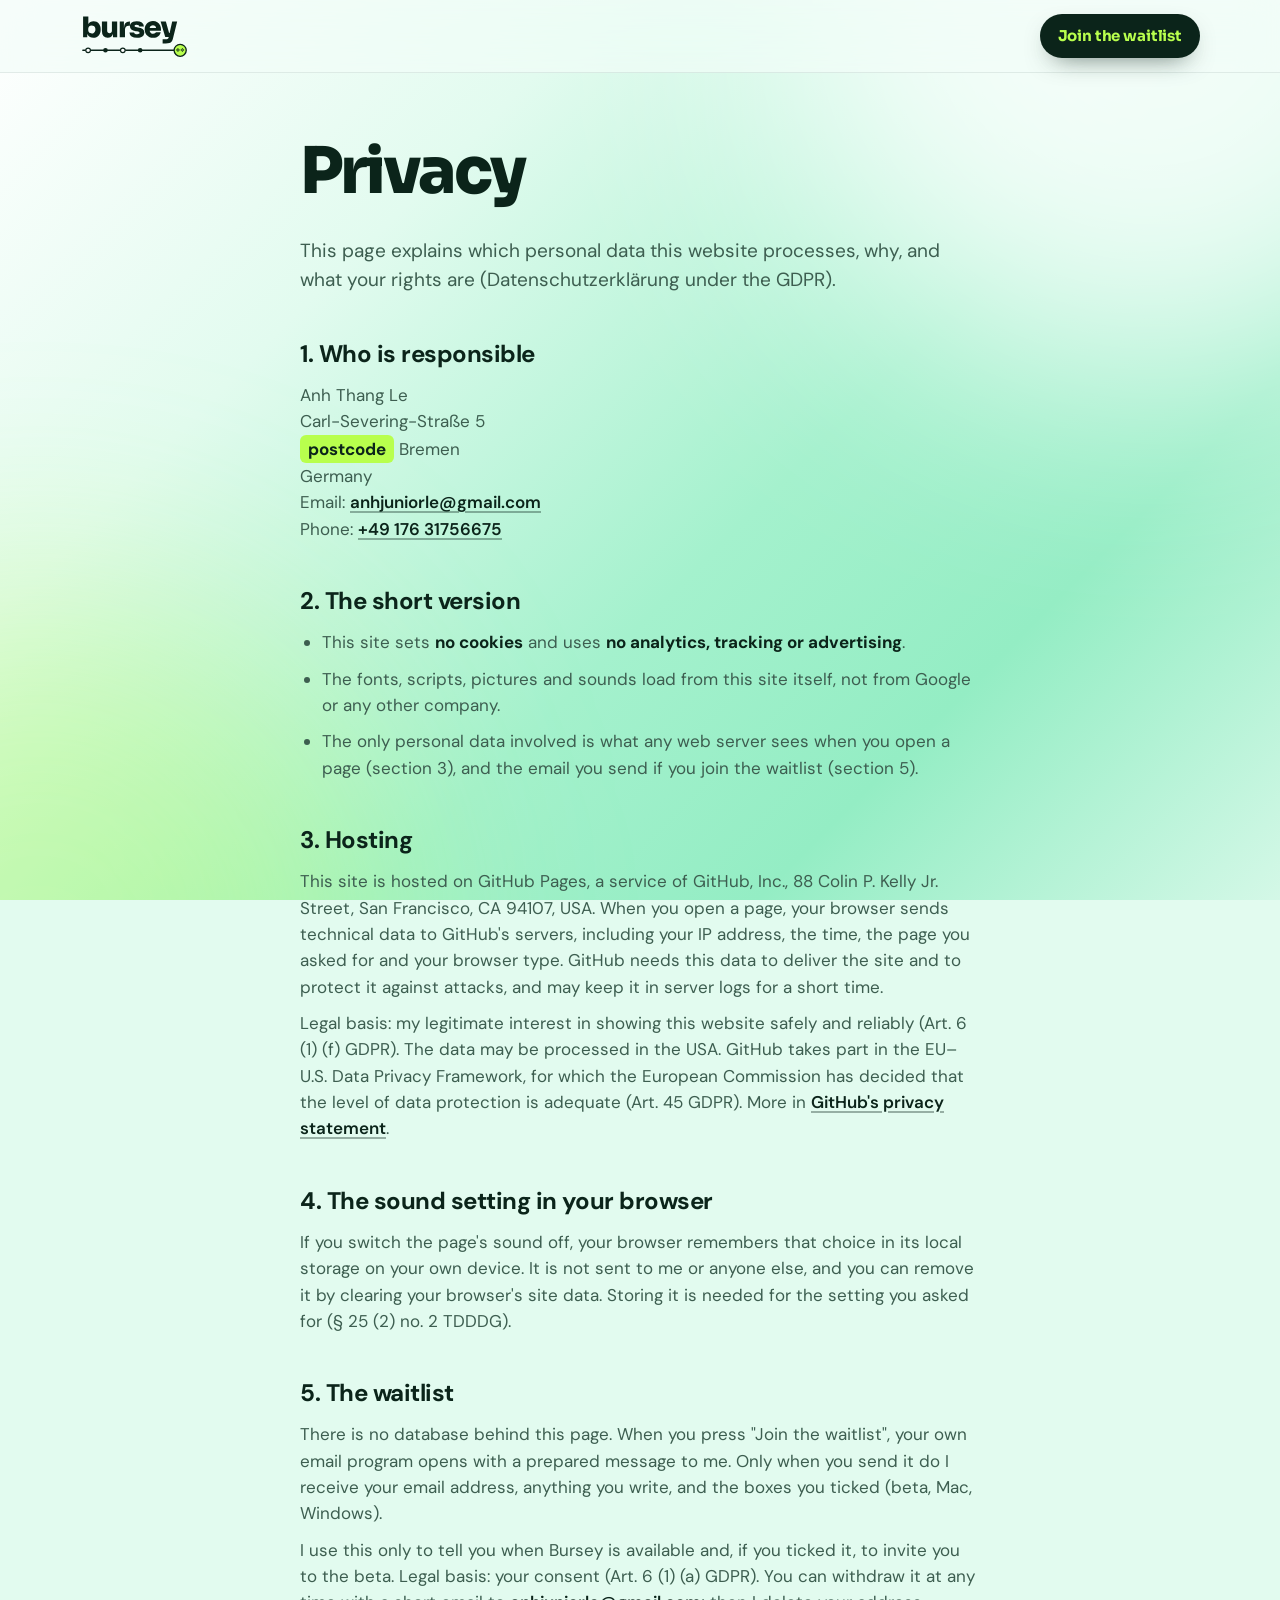
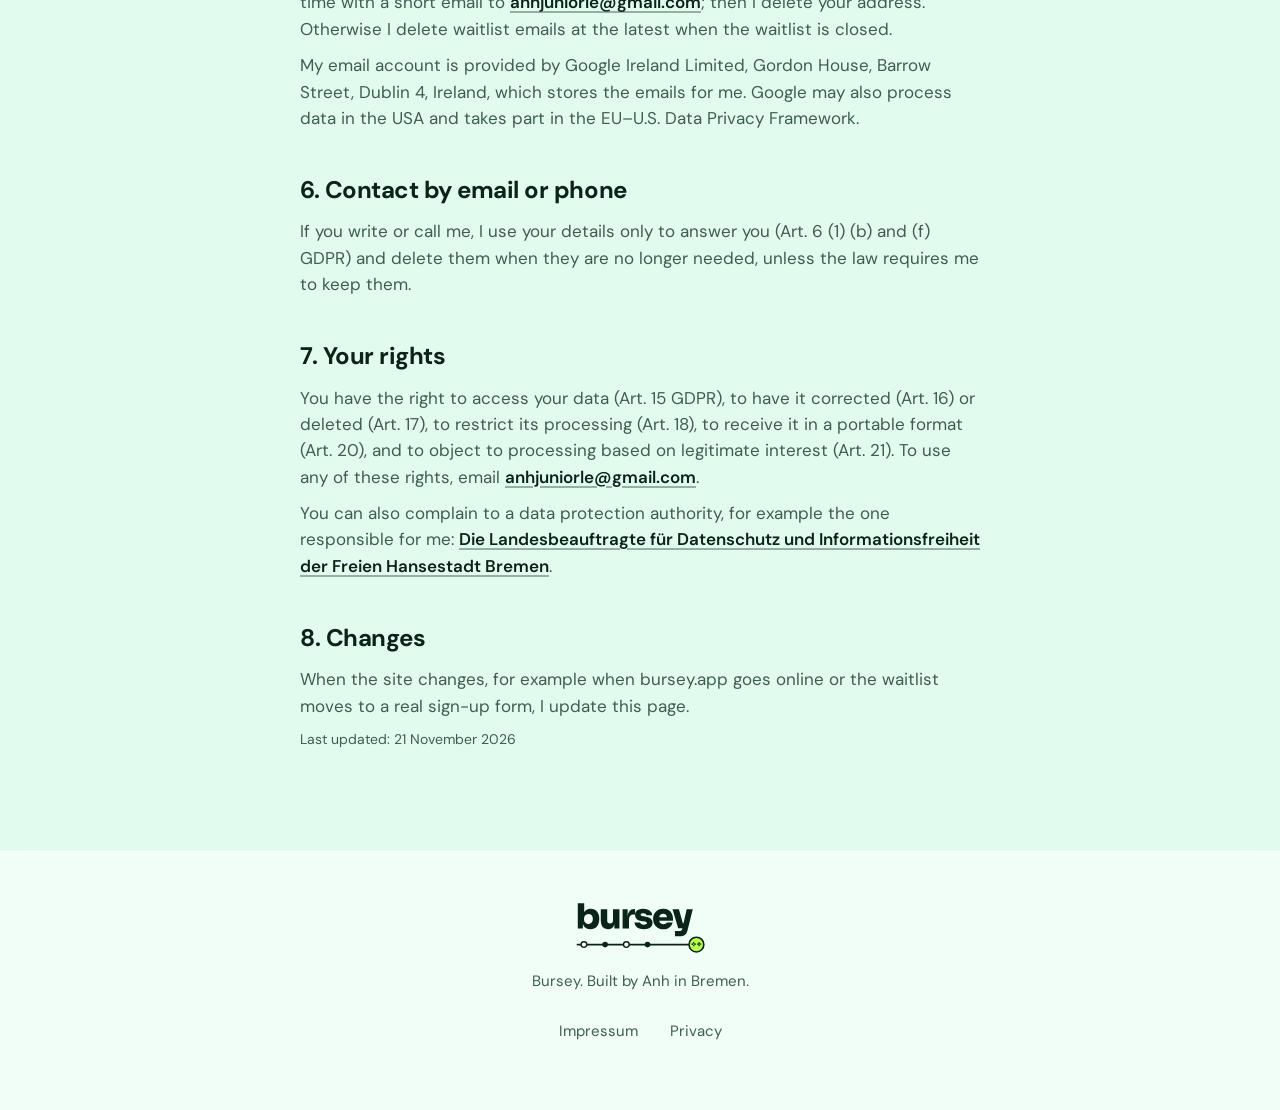
==== commit f8bae62c: "Update site Co-Authored-By: Claude Opus 5.5 <noreply@anthropic.com>" ====
--- a/datenschutz.html
+++ b/datenschutz.html
@@ -21,34 +21,49 @@
 </header>
 <main id="main" class="legal">
   <div class="wrap">
-    <h1>Privacy (Datenschutz)</h1>
-    <p><span class="todo">TO FILL</span> This page is a draft. It lists what this website really does, so the final legal text can be written from it. Have it checked: this is not legal advice.</p>
-    <h2>Who is responsible</h2>
-    <p><span class="todo">TO FILL</span> Name, address and email (same as in the Impressum).</p>
-    <h2>What this website does</h2>
+    <h1>Privacy</h1>
+    <p class="legal__intro">This page explains which personal data this website processes, why, and what your rights are (Datenschutzerklärung under the GDPR).</p>
+
+    <h2>1. Who is responsible</h2>
+    <p>Anh Thang Le<br>Carl-Severing-Straße 5<br><span class="todo">postcode</span> Bremen<br>Germany<br>Email: <a class="link" href="mailto:anhjuniorle@gmail.com">anhjuniorle@gmail.com</a><br>Phone: <a class="link" href="tel:+4917631756675">+49 176 31756675</a></p>
+
+    <h2>2. The short version</h2>
     <ul>
-      <li><b>No cookies.</b> The site sets no cookies and uses no tracking or analytics.</li>
-      <li><b>No outside services in the page.</b> The font, scripts and sounds are loaded from this site itself, not from Google or other companies.</li>
-      <li><b>One setting in your browser.</b> If you switch the sound off, your browser remembers that choice on your device. It is not sent anywhere.</li>
-      <li><b>Hosting.</b> The site is hosted by Cloudflare. <span class="todo">TO FILL</span> Describe server logs and the data-processing agreement with Cloudflare.</li>
+      <li>This site sets <b>no cookies</b> and uses <b>no analytics, tracking or advertising</b>.</li>
+      <li>The fonts, scripts, pictures and sounds load from this site itself, not from Google or any other company.</li>
+      <li>The only personal data involved is what any web server sees when you open a page (section 3), and the email you send if you join the waitlist (section 5).</li>
     </ul>
-    <h2>The waitlist</h2>
-    <ul>
-      <li>If you join, we store your email address, the boxes you ticked (beta, Mac, Windows) and the time you joined.</li>
-      <li>We do not store your IP address with the sign-up.</li>
-      <li>We use the address to tell you when Bursey is available and, if you ticked it, about the beta.</li>
-      <li>The list is stored in a Cloudflare database. <span class="todo">TO FILL</span> Legal basis (consent, Art. 6(1)(a) GDPR), storage period, and how the confirmation email works.</li>
-      <li>To leave the list or have your data deleted, write to <span class="todo">TO FILL</span> email.</li>
-    </ul>
-    <h2>Your rights</h2>
-    <p><span class="todo">TO FILL</span> Access, correction, deletion, restriction, data portability, withdrawing consent, and the right to complain to a supervisory authority.</p>
+
+    <h2>3. Hosting</h2>
+    <p>This site is hosted on GitHub Pages, a service of GitHub, Inc., 88 Colin P. Kelly Jr. Street, San Francisco, CA 94107, USA. When you open a page, your browser sends technical data to GitHub's servers, including your IP address, the time, the page you asked for and your browser type. GitHub needs this data to deliver the site and to protect it against attacks, and may keep it in server logs for a short time.</p>
+    <p>Legal basis: my legitimate interest in showing this website safely and reliably (Art. 6 (1) (f) GDPR). The data may be processed in the USA. GitHub takes part in the EU–U.S. Data Privacy Framework, for which the European Commission has decided that the level of data protection is adequate (Art. 45 GDPR). More in <a class="link" href="https://docs.github.com/en/site-policy/privacy-policies/github-general-privacy-statement" rel="noopener">GitHub's privacy statement</a>.</p>
+
+    <h2>4. The sound setting in your browser</h2>
+    <p>If you switch the page's sound off, your browser remembers that choice in its local storage on your own device. It is not sent to me or anyone else, and you can remove it by clearing your browser's site data. Storing it is needed for the setting you asked for (§ 25 (2) no. 2 TDDDG).</p>
+
+    <h2>5. The waitlist</h2>
+    <p>There is no database behind this page. When you press "Join the waitlist", your own email program opens with a prepared message to me. Only when you send it do I receive your email address, anything you write, and the boxes you ticked (beta, Mac, Windows).</p>
+    <p>I use this only to tell you when Bursey is available and, if you ticked it, to invite you to the beta. Legal basis: your consent (Art. 6 (1) (a) GDPR). You can withdraw it at any time with a short email to <a class="link" href="mailto:anhjuniorle@gmail.com">anhjuniorle@gmail.com</a>; then I delete your address. Otherwise I delete waitlist emails at the latest when the waitlist is closed.</p>
+    <p>My email account is provided by Google Ireland Limited, Gordon House, Barrow Street, Dublin 4, Ireland, which stores the emails for me. Google may also process data in the USA and takes part in the EU–U.S. Data Privacy Framework.</p>
+
+    <h2>6. Contact by email or phone</h2>
+    <p>If you write or call me, I use your details only to answer you (Art. 6 (1) (b) and (f) GDPR) and delete them when they are no longer needed, unless the law requires me to keep them.</p>
+
+    <h2>7. Your rights</h2>
+    <p>You have the right to access your data (Art. 15 GDPR), to have it corrected (Art. 16) or deleted (Art. 17), to restrict its processing (Art. 18), to receive it in a portable format (Art. 20), and to object to processing based on legitimate interest (Art. 21). To use any of these rights, email <a class="link" href="mailto:anhjuniorle@gmail.com">anhjuniorle@gmail.com</a>.</p>
+    <p>You can also complain to a data protection authority, for example the one responsible for me: <a class="link" href="https://www.datenschutz.bremen.de" rel="noopener">Die Landesbeauftragte für Datenschutz und Informationsfreiheit der Freien Hansestadt Bremen</a>.</p>
+
+    <h2>8. Changes</h2>
+    <p>When the site changes, for example when bursey.app goes online or the waitlist moves to a real sign-up form, I update this page.</p>
+
+    <p class="fine legal__date">Last updated: 21 November 2026</p>
   </div>
 </main>
 <footer class="foot">
   <div class="wrap foot__in">
     <img class="foot__mark" src="img/wordmark.svg" width="132" height="55" alt="">
     <p>Bursey. Built by Anh in Bremen.</p>
-    <nav aria-label="Legal"><a href="impressum.html">Impressum</a><a href="datenschutz.html">Datenschutz</a></nav>
+    <nav aria-label="Legal"><a href="impressum.html">Impressum</a><a href="datenschutz.html">Privacy</a></nav>
   </div>
 </footer>
 </body>
--- a/css/style.css
+++ b/css/style.css
@@ -398,14 +398,15 @@
 .cell::after { content: ""; position: absolute; inset: 0; border-radius: inherit; opacity: 0; transform: scale(.4); transition: opacity .35s, transform .45s var(--spring); }
 .cell.lv1::after { background: var(--mint); } .cell.lv2::after { background: var(--lime); } .cell.lv3::after { background: var(--ink); }
 .cell.is-on::after { opacity: 1; transform: none; }
-.cell i { position: relative; z-index: 1; width: 40%; height: 40%; border-radius: 50%; background: var(--lime); box-shadow: 0 0 0 1.5px var(--ink); opacity: 0; transition: opacity .3s .1s; }
-.cell.is-on i { opacity: 1; }
+.cell__win { position: relative; z-index: 1; width: 66%; height: 66%; color: var(--ink); opacity: 0; transform: scale(.4) rotate(-20deg); transition: opacity .3s .1s, transform .5s var(--spring) .1s; }
+.cell.lv3 .cell__win { color: var(--lime); }
+.cell.is-on .cell__win { opacity: 1; transform: none; }
 .cell em { position: relative; z-index: 1; font-style: normal; opacity: 0; transition: opacity .3s; }
 .cell.is-on em { opacity: 1; }
 .map__legend { grid-column: 1 / -1; display: flex; flex-wrap: wrap; align-items: center; gap: 6px; font-size: 12px; color: var(--ink-2); margin-top: 6px; }
 .map__legend i { width: 12px; height: 12px; border-radius: 3px; }
 .map__legend .lv1 { background: var(--mint); } .map__legend .lv2 { background: var(--lime); } .map__legend .lv3 { background: var(--ink); }
-.map__legend .dotwin { width: 9px; height: 9px; border-radius: 50%; background: var(--lime); box-shadow: 0 0 0 1.2px var(--ink); margin-left: 10px; }
+.map__legend .dotwin { width: 15px; height: 15px; color: var(--ink); margin-left: 10px; }
 .map__legend em { font-style: normal; margin-left: 10px; }
 .streak.is-pinned { padding: 0; }
 .streak.is-pinned .streak__pin { height: 100vh; display: grid; align-items: center; overflow: hidden; }
@@ -506,6 +507,9 @@
 .legal h2 { font-size: 24px; letter-spacing: -.02em; margin: 40px 0 10px; }
 .legal p, .legal li { color: var(--ink-2); margin-top: 10px; }
 .legal ul { list-style: disc; padding-left: 22px; }
+.legal__intro { font-size: 19px; }
+.legal__date { margin-top: 48px; }
+.legal b { color: var(--ink); }
 .todo { display: inline-block; background: var(--lime); color: var(--ink); font-weight: 700; padding: 1px 8px; border-radius: 6px; }
 
 /* ---------- Larger screens */
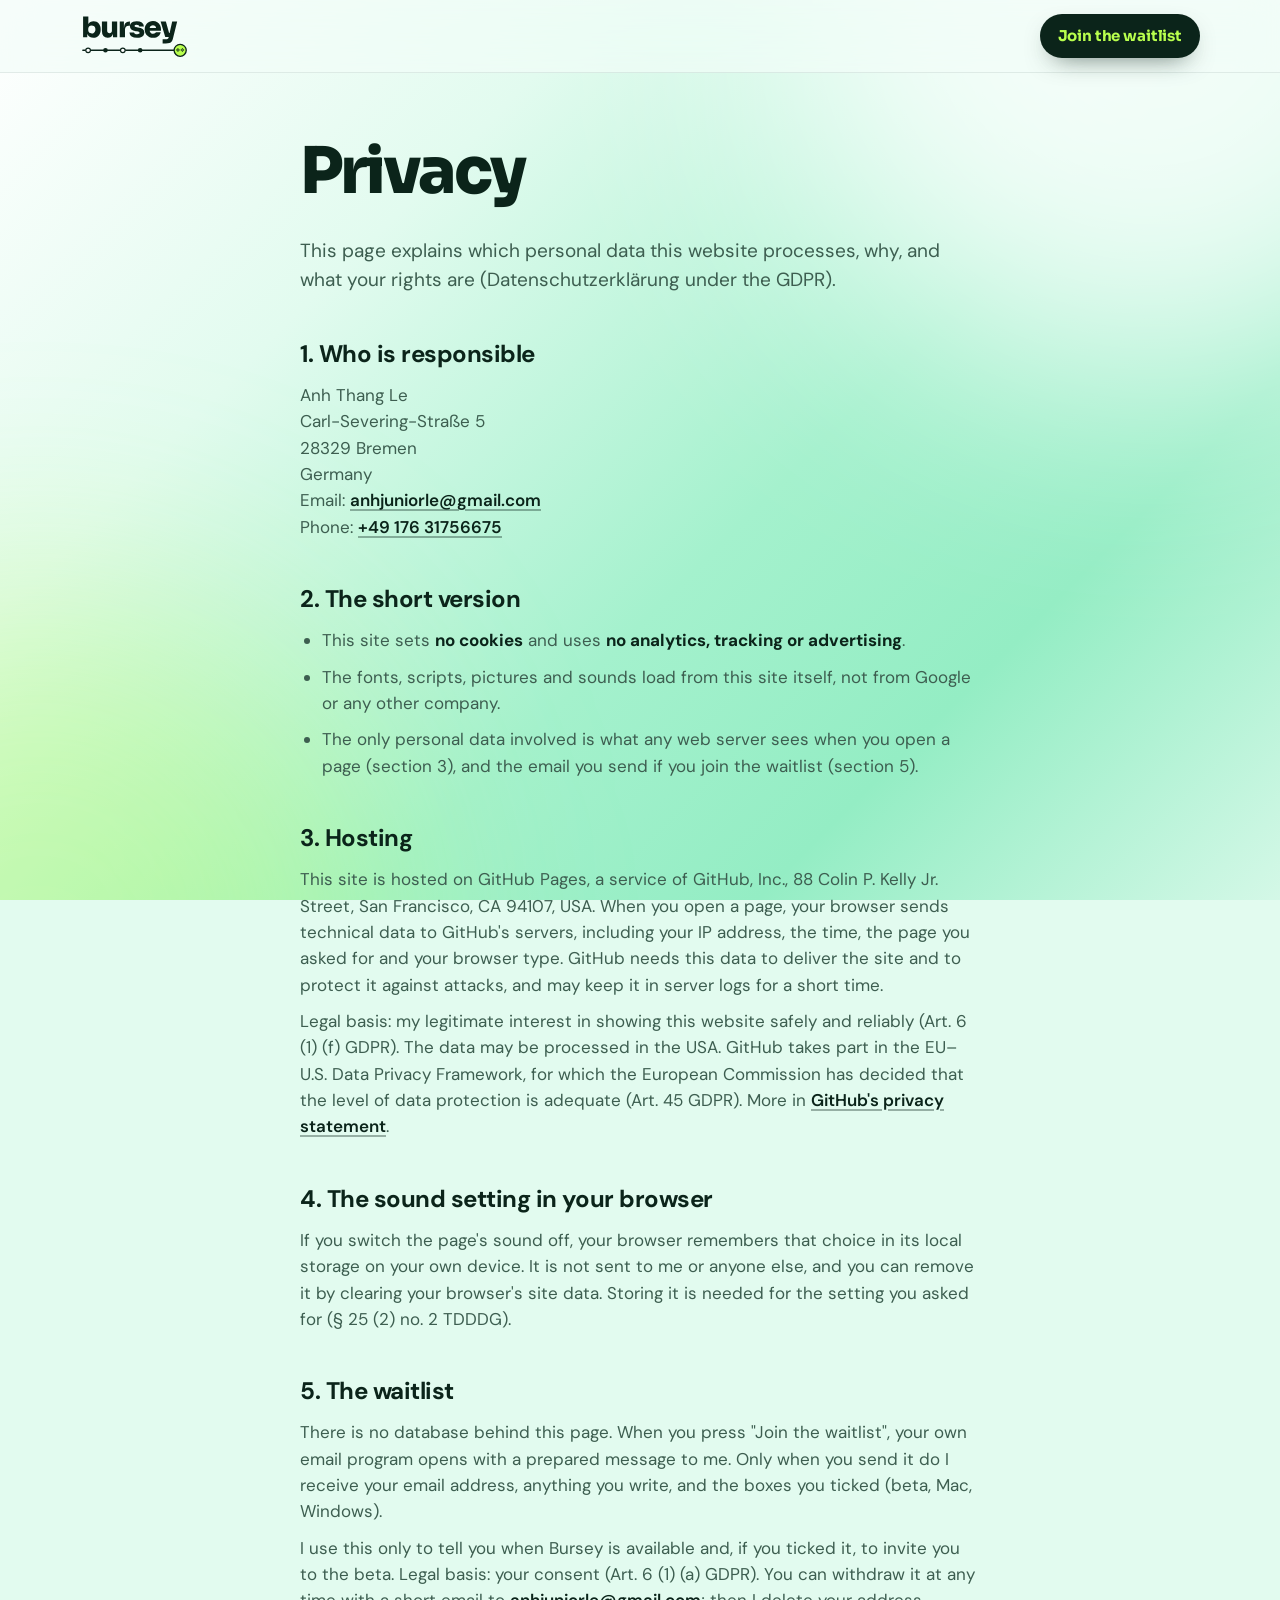
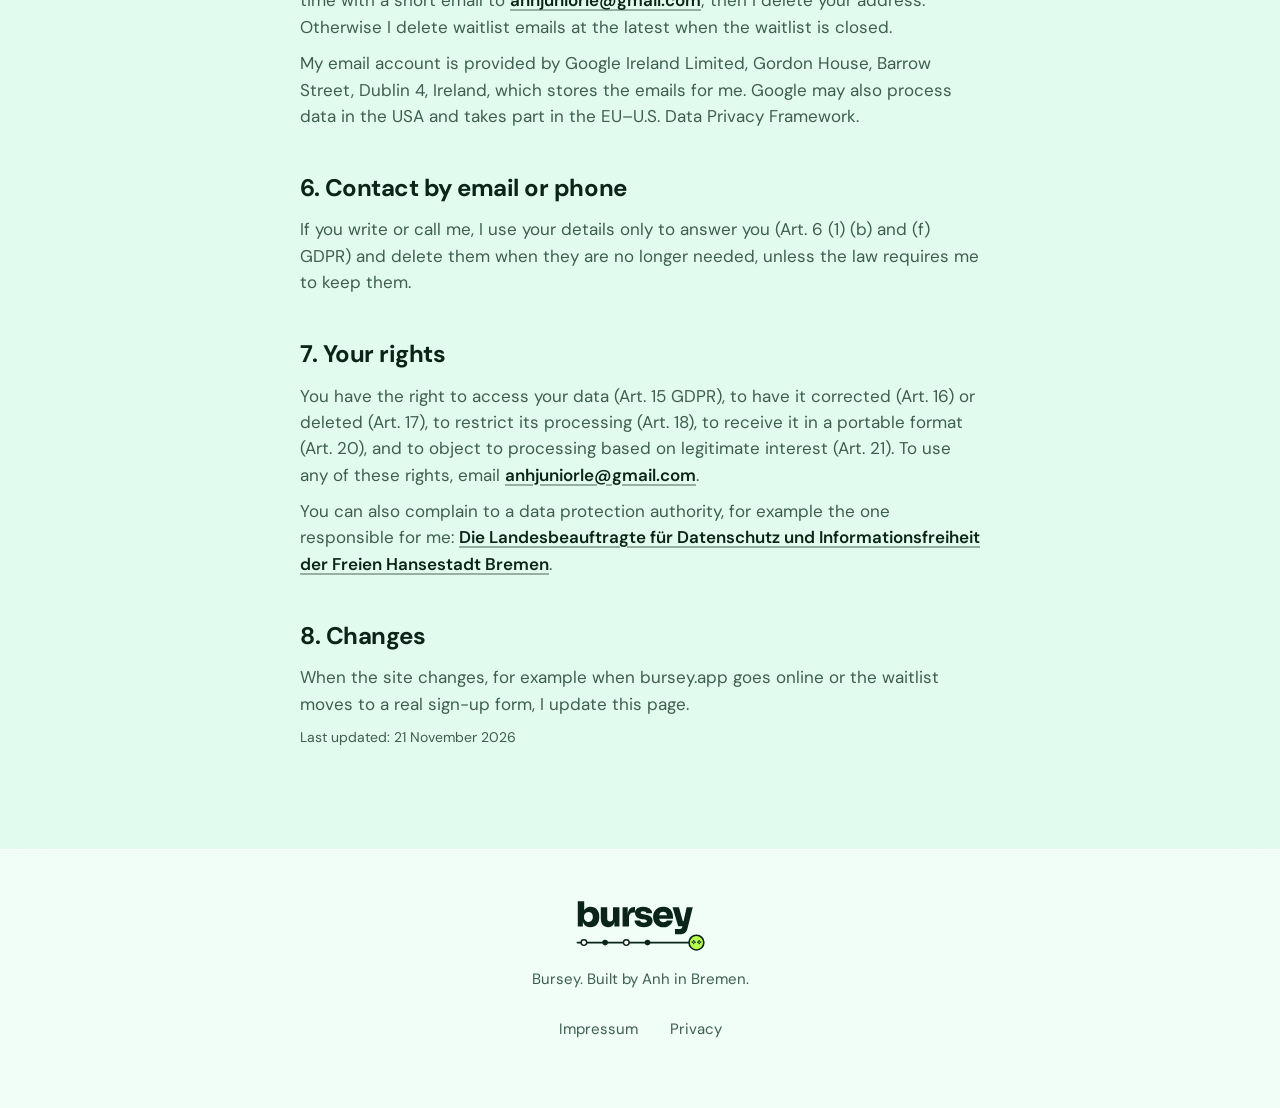
==== commit b203504f: "Update site Co-Authored-By: Claude Opus 5.5 <noreply@anthropic.com>" ====
--- a/datenschutz.html
+++ b/datenschutz.html
@@ -25,7 +25,7 @@
     <p class="legal__intro">This page explains which personal data this website processes, why, and what your rights are (Datenschutzerklärung under the GDPR).</p>
 
     <h2>1. Who is responsible</h2>
-    <p>Anh Thang Le<br>Carl-Severing-Straße 5<br><span class="todo">postcode</span> Bremen<br>Germany<br>Email: <a class="link" href="mailto:anhjuniorle@gmail.com">anhjuniorle@gmail.com</a><br>Phone: <a class="link" href="tel:+4917631756675">+49 176 31756675</a></p>
+    <p>Anh Thang Le<br>Carl-Severing-Straße 5<br>28329 Bremen<br>Germany<br>Email: <a class="link" href="mailto:anhjuniorle@gmail.com">anhjuniorle@gmail.com</a><br>Phone: <a class="link" href="tel:+4917631756675">+49 176 31756675</a></p>
 
     <h2>2. The short version</h2>
     <ul>
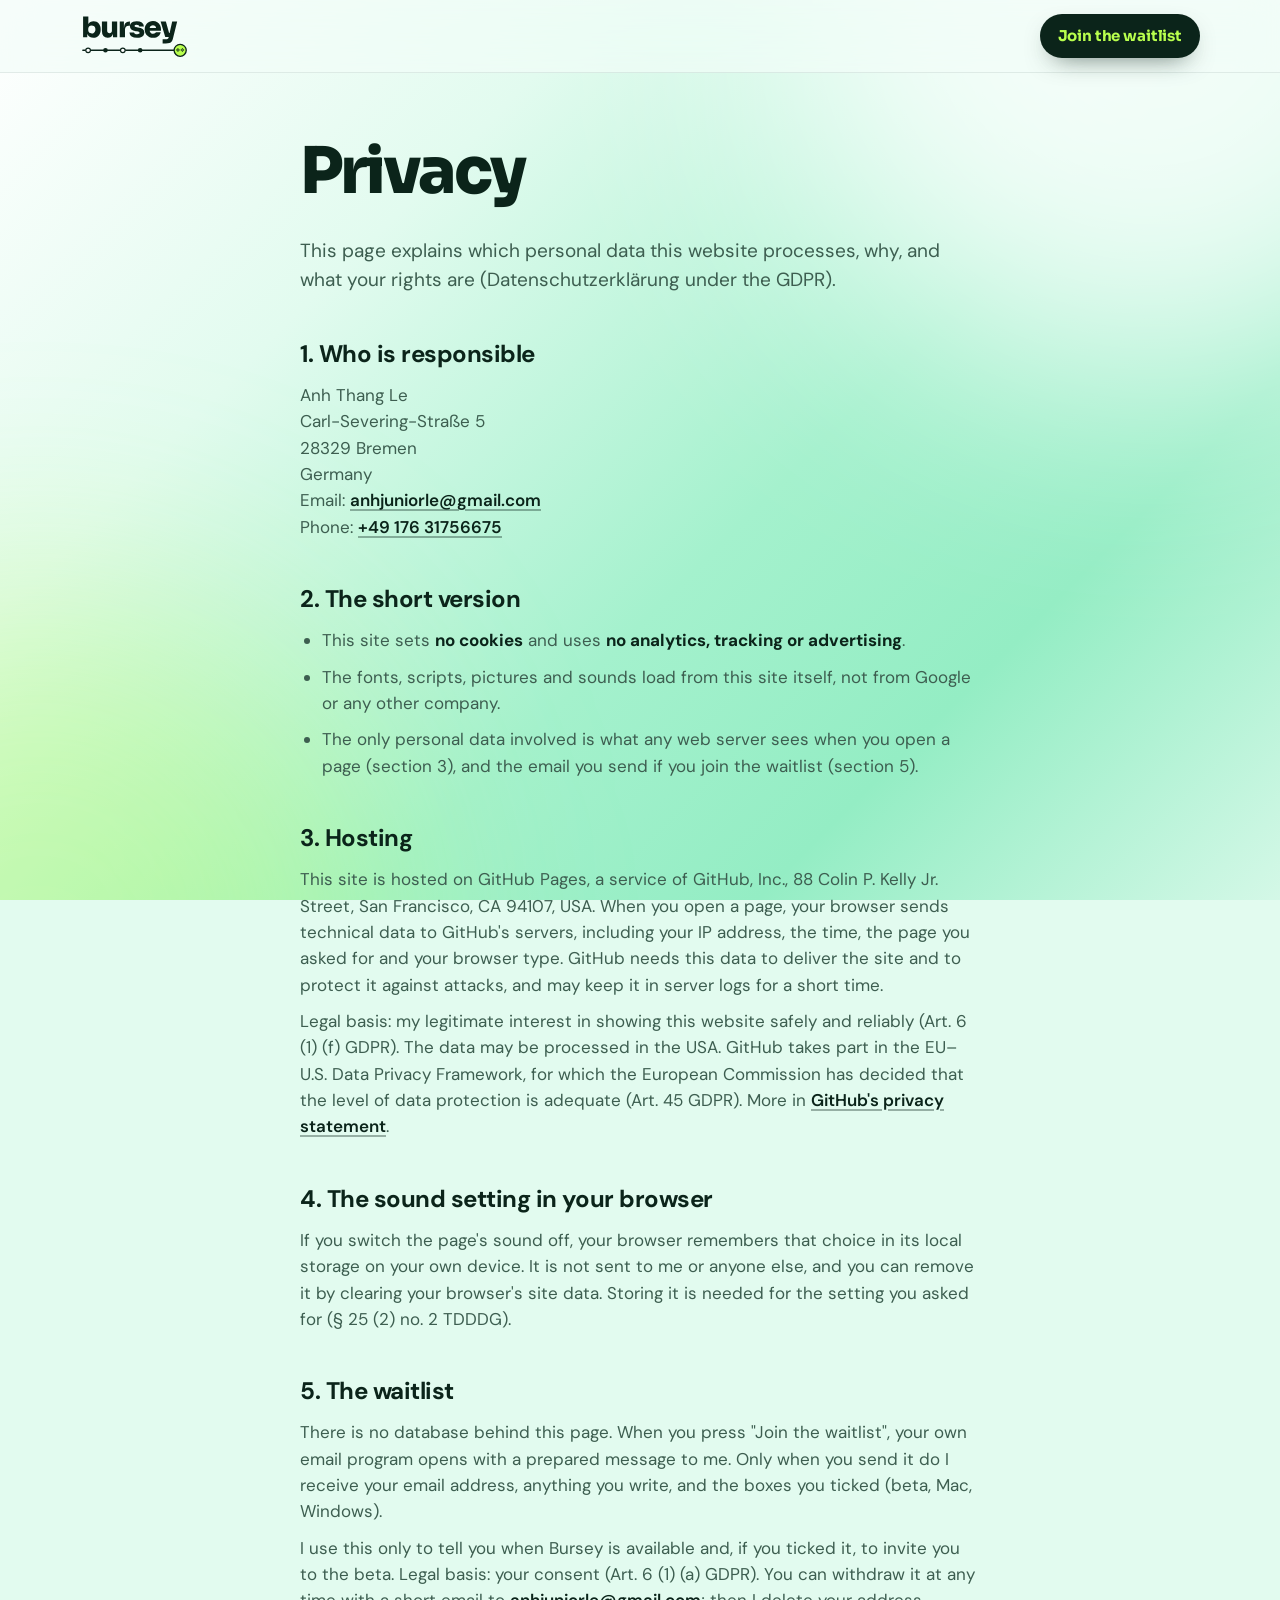
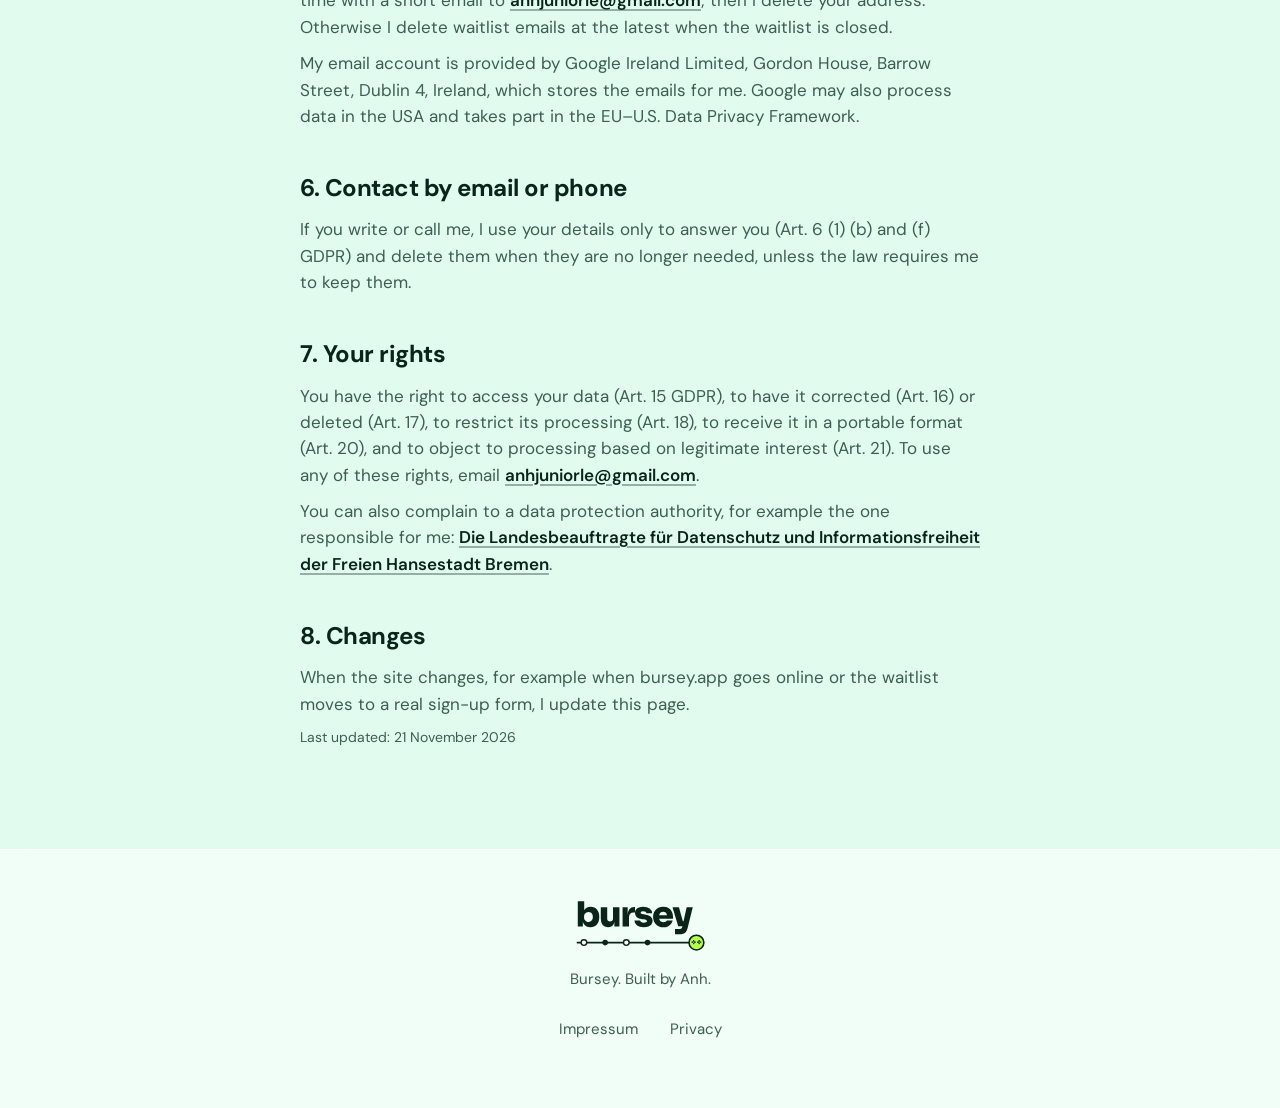
==== commit b4ba8341: "Update site Co-Authored-By: Claude Opus 5.5 <noreply@anthropic.com>" ====
--- a/datenschutz.html
+++ b/datenschutz.html
@@ -62,7 +62,7 @@
 <footer class="foot">
   <div class="wrap foot__in">
     <img class="foot__mark" src="img/wordmark.svg" width="132" height="55" alt="">
-    <p>Bursey. Built by Anh in Bremen.</p>
+    <p>Bursey. Built by Anh.</p>
     <nav aria-label="Legal"><a href="impressum.html">Impressum</a><a href="datenschutz.html">Privacy</a></nav>
   </div>
 </footer>
